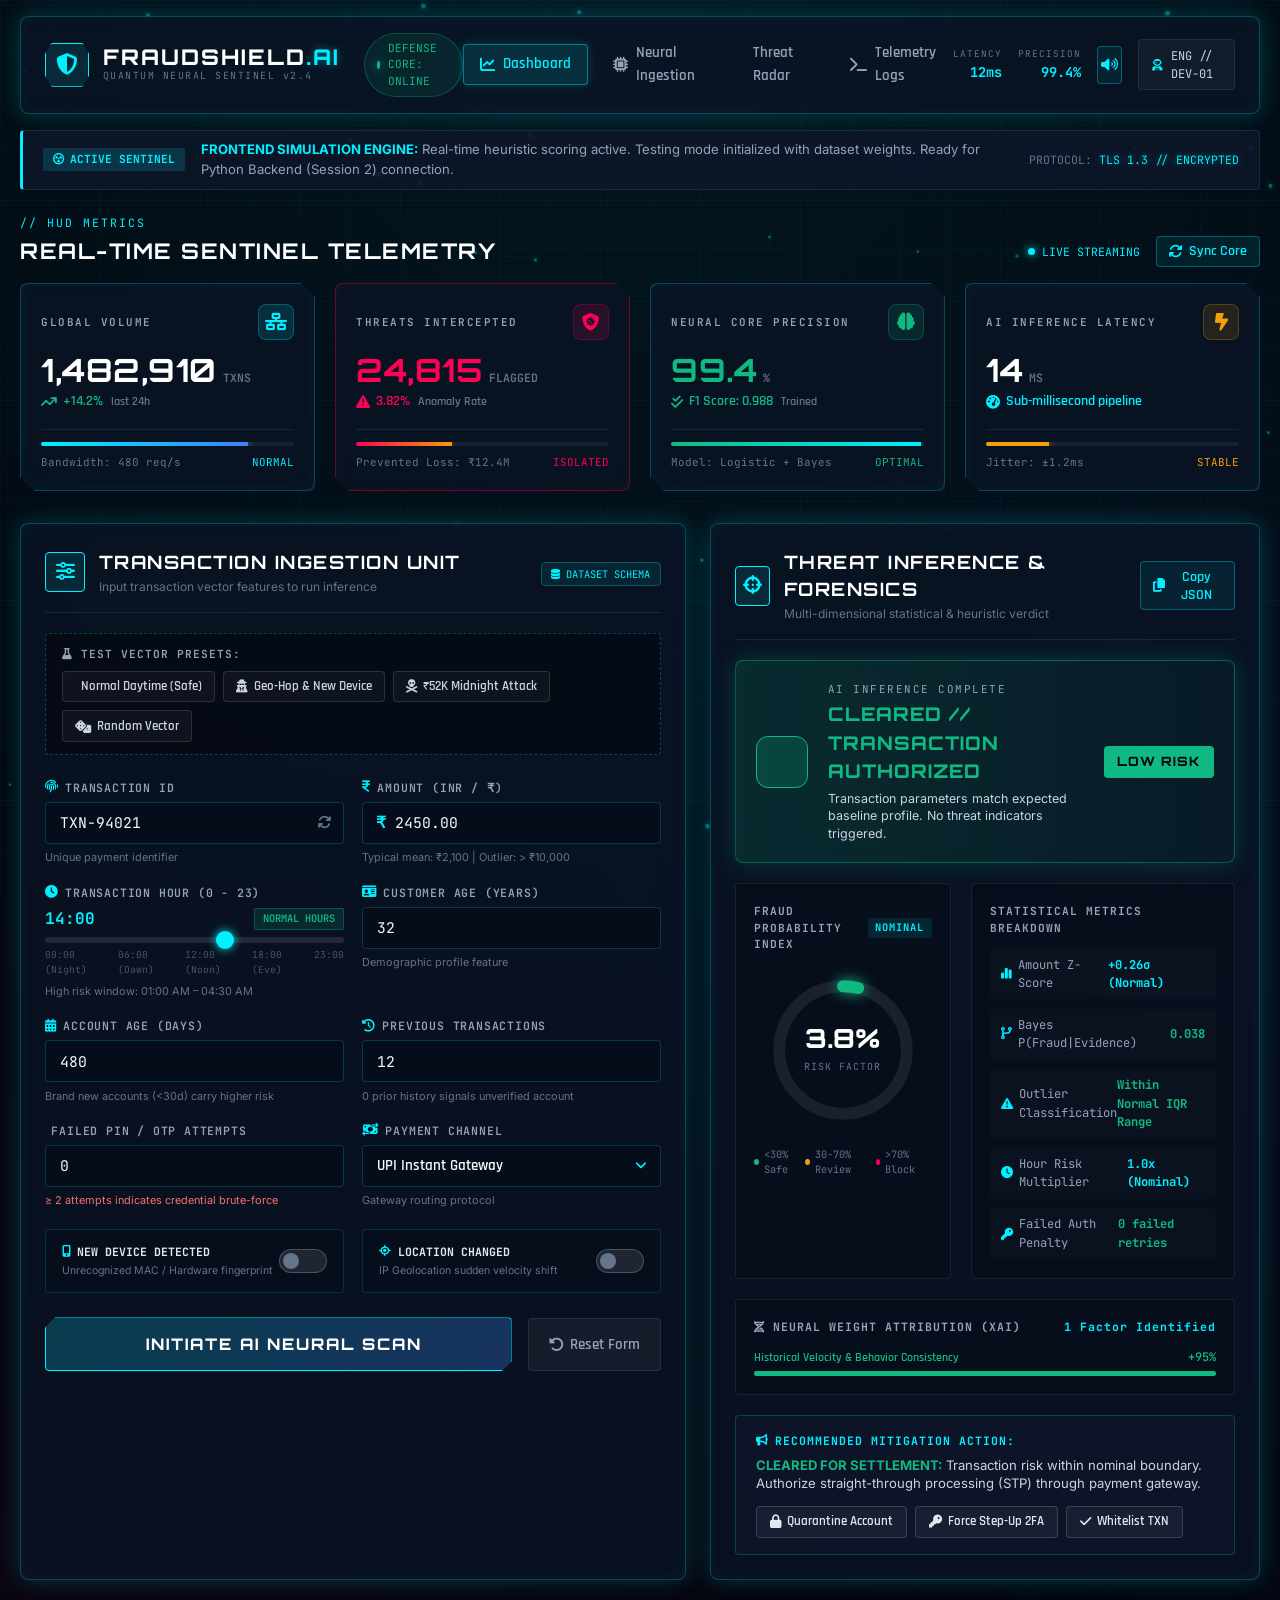
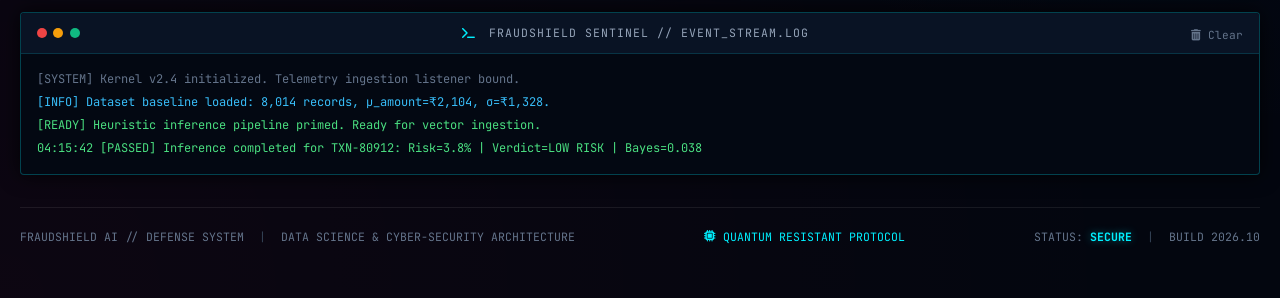
==== FraudShield AI/index.html @ e498ff19 "first commit" ====
<!DOCTYPE html>
<html lang="en">
<head>
    <meta charset="UTF-8">
    <meta name="viewport" content="width=device-width, initial-scale=1.0">
    <title>FraudShield AI // Autonomous Fraud Detection Neural Core</title>
    <!-- Google Fonts for Futuristic Cyber / Robotics Aesthetic -->
    <link rel="preconnect" href="https://fonts.googleapis.com">
    <link rel="preconnect" href="https://fonts.gstatic.com" crossorigin>
    <link href="https://fonts.googleapis.com/css2?family=JetBrains+Mono:wght@300;400;500;700&family=Orbitron:wght@400;600;700;900&family=Rajdhani:wght@500;600;700&family=Inter:wght@300;400;500;600;700&display=swap" rel="stylesheet">
    <!-- Font Awesome Icons -->
    <link rel="stylesheet" href="https://cdnjs.cloudflare.com/ajax/libs/font-awesome/6.5.1/css/all.min.css">
    <!-- Stylesheet -->
    <link rel="stylesheet" href="style.css">
</head>
<body class="cyber-theme">
    <!-- Background Canvas for Interactive Neural Cyber Grid -->
    <canvas id="neural-bg" class="neural-canvas"></canvas>
    <div class="scanline-overlay"></div>
    <div class="cyber-grid-glow"></div>

    <div class="app-container">
        <!-- 1. NAVIGATION BAR -->
        <header class="cyber-navbar" id="navbar">
            <div class="nav-left">
                <div class="brand-logo">
                    <div class="shield-core">
                        <i class="fa-solid fa-shield-halved"></i>
                        <span class="core-pulse"></span>
                    </div>
                    <div class="brand-text">
                        <div class="brand-title">FRAUDSHIELD<span class="brand-ai">.AI</span></div>
                        <div class="brand-sub">QUANTUM NEURAL SENTINEL v2.4</div>
                    </div>
                </div>
                <div class="system-status-pill">
                    <span class="status-indicator online"></span>
                    <span class="status-label">DEFENSE CORE: ONLINE</span>
                </div>
            </div>

            <nav class="nav-links">
                <a href="#dashboard" class="nav-item active"><i class="fa-solid fa-chart-line"></i> Dashboard</a>
                <a href="#analyzer" class="nav-item"><i class="fa-solid fa-microchip"></i> Neural Ingestion</a>
                <a href="#results" class="nav-item"><i class="fa-solid fa-radar"></i> Threat Radar</a>
                <a href="#terminal" class="nav-item"><i class="fa-solid fa-terminal"></i> Telemetry Logs</a>
            </nav>

            <div class="nav-right">
                <div class="telemetry-stat">
                    <span class="t-label">LATENCY</span>
                    <span class="t-value" id="nav-latency">12ms</span>
                </div>
                <div class="telemetry-stat">
                    <span class="t-label">PRECISION</span>
                    <span class="t-value">99.4%</span>
                </div>
                <!-- Audio FX Toggle Button -->
                <button id="audio-toggle-btn" class="cyber-btn-icon" title="Toggle Cyber Audio FX" aria-label="Toggle Audio">
                    <i class="fa-solid fa-volume-high" id="audio-icon"></i>
                </button>
                <div class="user-chip">
                    <i class="fa-solid fa-user-astronaut"></i>
                    <span>ENG // DEV-01</span>
                </div>
            </div>
        </header>

        <!-- MAIN CONTENT -->
        <main class="main-wrapper">
            <!-- NOTIFICATION TICKER / BANNER -->
            <div class="cyber-alert-banner">
                <div class="banner-badge"><i class="fa-solid fa-circle-radiation"></i> ACTIVE SENTINEL</div>
                <div class="banner-scroll">
                    <span class="banner-text">
                        <strong class="text-cyan">FRONTEND SIMULATION ENGINE:</strong> Real-time heuristic scoring active. Testing mode initialized with dataset weights. Ready for Python Backend (Session 2) connection.
                    </span>
                </div>
                <div class="banner-meta">PROTOCOL: <span class="text-neon">TLS 1.3 // ENCRYPTED</span></div>
            </div>

            <!-- 2. DASHBOARD SUMMARY CARDS -->
            <section class="dashboard-section" id="dashboard">
                <div class="section-header">
                    <div class="section-title-wrap">
                        <span class="section-tag">// HUD METRICS</span>
                        <h2 class="section-title">REAL-TIME SENTINEL TELEMETRY</h2>
                    </div>
                    <div class="section-actions">
                        <span class="live-badge"><span class="pulsing-dot"></span> LIVE STREAMING</span>
                        <button class="cyber-btn-sm" id="btn-refresh-stats">
                            <i class="fa-solid fa-arrows-rotate"></i> Sync Core
                        </button>
                    </div>
                </div>

                <div class="summary-cards-grid">
                    <!-- Card 1: Transactions Scanned -->
                    <div class="hud-card" data-tilt>
                        <div class="card-glow"></div>
                        <div class="card-corner tr"></div>
                        <div class="card-corner bl"></div>
                        <div class="card-header">
                            <span class="card-category">GLOBAL VOLUME</span>
                            <div class="card-icon cyan"><i class="fa-solid fa-network-wired"></i></div>
                        </div>
                        <div class="card-body">
                            <div class="metric-value-wrap">
                                <span class="metric-value counter" id="stat-scanned">1,482,910</span>
                                <span class="metric-unit">TXNS</span>
                            </div>
                            <div class="metric-change positive">
                                <i class="fa-solid fa-arrow-trend-up"></i> +14.2% <span class="sub">last 24h</span>
                            </div>
                        </div>
                        <div class="card-footer">
                            <div class="hud-mini-bar">
                                <div class="hud-bar-fill fill-cyan" style="width: 82%"></div>
                            </div>
                            <div class="footer-meta">
                                <span>Bandwidth: 480 req/s</span>
                                <span class="text-cyan">NORMAL</span>
                            </div>
                        </div>
                    </div>

                    <!-- Card 2: Intercepted Threats -->
                    <div class="hud-card danger-card" data-tilt>
                        <div class="card-glow danger-glow"></div>
                        <div class="card-corner tr"></div>
                        <div class="card-corner bl"></div>
                        <div class="card-header">
                            <span class="card-category">THREATS INTERCEPTED</span>
                            <div class="card-icon crimson"><i class="fa-solid fa-shield-virus"></i></div>
                        </div>
                        <div class="card-body">
                            <div class="metric-value-wrap">
                                <span class="metric-value text-crimson counter" id="stat-threats">24,815</span>
                                <span class="metric-unit">FLAGGED</span>
                            </div>
                            <div class="metric-change negative">
                                <i class="fa-solid fa-triangle-exclamation"></i> 3.82% <span class="sub">Anomaly Rate</span>
                            </div>
                        </div>
                        <div class="card-footer">
                            <div class="hud-mini-bar">
                                <div class="hud-bar-fill fill-crimson" style="width: 38%"></div>
                            </div>
                            <div class="footer-meta">
                                <span>Prevented Loss: ₹12.4M</span>
                                <span class="text-crimson">ISOLATED</span>
                            </div>
                        </div>
                    </div>

                    <!-- Card 3: Model Precision / Accuracy -->
                    <div class="hud-card" data-tilt>
                        <div class="card-glow"></div>
                        <div class="card-corner tr"></div>
                        <div class="card-corner bl"></div>
                        <div class="card-header">
                            <span class="card-category">NEURAL CORE PRECISION</span>
                            <div class="card-icon emerald"><i class="fa-solid fa-brain"></i></div>
                        </div>
                        <div class="card-body">
                            <div class="metric-value-wrap">
                                <span class="metric-value text-emerald counter" id="stat-accuracy">99.4</span>
                                <span class="metric-unit">%</span>
                            </div>
                            <div class="metric-change positive">
                                <i class="fa-solid fa-check-double"></i> F1 Score: 0.988 <span class="sub">Trained</span>
                            </div>
                        </div>
                        <div class="card-footer">
                            <div class="hud-mini-bar">
                                <div class="hud-bar-fill fill-emerald" style="width: 99%"></div>
                            </div>
                            <div class="footer-meta">
                                <span>Model: Logistic + Bayes</span>
                                <span class="text-emerald">OPTIMAL</span>
                            </div>
                        </div>
                    </div>

                    <!-- Card 4: Inference Latency -->
                    <div class="hud-card" data-tilt>
                        <div class="card-glow"></div>
                        <div class="card-corner tr"></div>
                        <div class="card-corner bl"></div>
                        <div class="card-header">
                            <span class="card-category">AI INFERENCE LATENCY</span>
                            <div class="card-icon amber"><i class="fa-solid fa-bolt-lightning"></i></div>
                        </div>
                        <div class="card-body">
                            <div class="metric-value-wrap">
                                <span class="metric-value counter" id="stat-latency">14</span>
                                <span class="metric-unit">MS</span>
                            </div>
                            <div class="metric-change neutral">
                                <i class="fa-solid fa-gauge-high"></i> Sub-millisecond pipeline
                            </div>
                        </div>
                        <div class="card-footer">
                            <div class="hud-mini-bar">
                                <div class="hud-bar-fill fill-amber" style="width: 25%"></div>
                            </div>
                            <div class="footer-meta">
                                <span>Jitter: ±1.2ms</span>
                                <span class="text-amber">STABLE</span>
                            </div>
                        </div>
                    </div>
                </div>
            </section>

            <!-- WORKSPACE LAYOUT: 3. TRANSACTION INPUT FORM & 5. RESULTS PANEL -->
            <div class="telemetry-workspace">
                <!-- 3. TRANSACTION INPUT FORM -->
                <section class="cyber-panel form-panel" id="analyzer">
                    <div class="panel-cyber-border"></div>
                    <div class="panel-header">
                        <div class="panel-title-group">
                            <div class="panel-icon"><i class="fa-solid fa-sliders"></i></div>
                            <div>
                                <h3 class="panel-heading">TRANSACTION INGESTION UNIT</h3>
                                <p class="panel-caption">Input transaction vector features to run inference</p>
                            </div>
                        </div>
                        <div class="panel-chips">
                            <span class="cyber-tag"><i class="fa-solid fa-database"></i> DATASET SCHEMA</span>
                        </div>
                    </div>

                    <!-- PRESET QUICK TEST BUTTONS -->
                    <div class="preset-selector-box">
                        <div class="preset-label"><i class="fa-solid fa-flask"></i> TEST VECTOR PRESETS:</div>
                        <div class="preset-buttons">
                            <button type="button" class="preset-btn safe" id="preset-safe" title="Load low-risk day transaction">
                                <i class="fa-solid fa-shield-check"></i> Normal Daytime (Safe)
                            </button>
                            <button type="button" class="preset-btn warning" id="preset-suspicious" title="Load geo-hop suspicious transaction">
                                <i class="fa-solid fa-user-secret"></i> Geo-Hop & New Device
                            </button>
                            <button type="button" class="preset-btn danger" id="preset-attack" title="Load student project final challenge">
                                <i class="fa-solid fa-skull-crossbones"></i> ₹52K Midnight Attack
                            </button>
                            <button type="button" class="preset-btn random" id="preset-random" title="Generate randomized parameters">
                                <i class="fa-solid fa-dice"></i> Random Vector
                            </button>
                        </div>
                    </div>

                    <!-- TRANSACTION FORM -->
                    <form id="fraud-form" class="cyber-form" autocomplete="off">
                        <div class="form-grid">
                            <!-- Transaction ID -->
                            <div class="form-group">
                                <label for="tx-id" class="cyber-label">
                                    <i class="fa-solid fa-fingerprint"></i> TRANSACTION ID
                                </label>
                                <div class="cyber-input-wrap">
                                    <input type="text" id="tx-id" class="cyber-input" value="TXN-94021" required>
                                    <button type="button" class="input-action-btn" id="btn-regen-id" title="Generate New ID">
                                        <i class="fa-solid fa-arrows-rotate"></i>
                                    </button>
                                </div>
                                <span class="input-hint">Unique payment identifier</span>
                            </div>

                            <!-- Amount -->
                            <div class="form-group">
                                <label for="tx-amount" class="cyber-label">
                                    <i class="fa-solid fa-indian-rupee-sign"></i> AMOUNT (INR / ₹)
                                </label>
                                <div class="cyber-input-wrap">
                                    <span class="input-affix">₹</span>
                                    <input type="number" id="tx-amount" class="cyber-input pl-affix" min="1" max="1000000" step="0.01" value="2450.00" required>
                                </div>
                                <span class="input-hint">Typical mean: ₹2,100 | Outlier: > ₹10,000</span>
                            </div>

                            <!-- Transaction Hour -->
                            <div class="form-group">
                                <label for="tx-hour" class="cyber-label">
                                    <i class="fa-solid fa-clock"></i> TRANSACTION HOUR (0 - 23)
                                </label>
                                <div class="cyber-slider-wrap">
                                    <div class="slider-display">
                                        <span id="hour-display" class="highlight-val">14:00</span>
                                        <span id="hour-risk-tag" class="hour-tag safe">NORMAL HOURS</span>
                                    </div>
                                    <input type="range" id="tx-hour" class="cyber-slider" min="0" max="23" value="14">
                                    <div class="slider-marks">
                                        <span>00:00 (Night)</span>
                                        <span>06:00 (Dawn)</span>
                                        <span>12:00 (Noon)</span>
                                        <span>18:00 (Eve)</span>
                                        <span>23:00</span>
                                    </div>
                                </div>
                                <span class="input-hint">High risk window: 01:00 AM – 04:30 AM</span>
                            </div>

                            <!-- Customer Age -->
                            <div class="form-group">
                                <label for="tx-customer-age" class="cyber-label">
                                    <i class="fa-solid fa-id-card"></i> CUSTOMER AGE (YEARS)
                                </label>
                                <div class="cyber-input-wrap">
                                    <input type="number" id="tx-customer-age" class="cyber-input" min="18" max="100" value="32" required>
                                </div>
                                <span class="input-hint">Demographic profile feature</span>
                            </div>

                            <!-- Account Age Days -->
                            <div class="form-group">
                                <label for="tx-account-age" class="cyber-label">
                                    <i class="fa-solid fa-calendar-days"></i> ACCOUNT AGE (DAYS)
                                </label>
                                <div class="cyber-input-wrap">
                                    <input type="number" id="tx-account-age" class="cyber-input" min="1" max="5000" value="480" required>
                                </div>
                                <span class="input-hint">Brand new accounts (&lt;30d) carry higher risk</span>
                            </div>

                            <!-- Previous Transactions -->
                            <div class="form-group">
                                <label for="tx-previous-txns" class="cyber-label">
                                    <i class="fa-solid fa-clock-rotate-left"></i> PREVIOUS TRANSACTIONS
                                </label>
                                <div class="cyber-input-wrap">
                                    <input type="number" id="tx-previous-txns" class="cyber-input" min="0" max="500" value="12" required>
                                </div>
                                <span class="input-hint">0 prior history signals unverified account</span>
                            </div>

                            <!-- Failed Attempts -->
                            <div class="form-group">
                                <label for="tx-failed-attempts" class="cyber-label">
                                    <i class="fa-solid fa-shield-xmark"></i> FAILED PIN / OTP ATTEMPTS
                                </label>
                                <div class="cyber-input-wrap">
                                    <input type="number" id="tx-failed-attempts" class="cyber-input" min="0" max="10" value="0" required>
                                </div>
                                <span class="input-hint danger-text" id="failed-alert-hint">≥ 2 attempts indicates credential brute-force</span>
                            </div>

                            <!-- Payment Channel -->
                            <div class="form-group">
                                <label for="tx-channel" class="cyber-label">
                                    <i class="fa-solid fa-money-bill-transfer"></i> PAYMENT CHANNEL
                                </label>
                                <div class="cyber-select-wrap">
                                    <select id="tx-channel" class="cyber-select">
                                        <option value="UPI">UPI Instant Gateway</option>
                                        <option value="CREDIT_CARD">Credit Card (3D Secure)</option>
                                        <option value="DEBIT_CARD">Debit Card POS / Web</option>
                                        <option value="NET_BANKING">Net Banking Portal</option>
                                        <option value="CRYPTO">Crypto Bridge</option>
                                    </select>
                                    <i class="fa-solid fa-angle-down select-chevron"></i>
                                </div>
                                <span class="input-hint">Gateway routing protocol</span>
                            </div>
                        </div>

                        <!-- TOGGLE SWITCHES ROW -->
                        <div class="switches-grid">
                            <!-- New Device -->
                            <div class="cyber-switch-card">
                                <div class="switch-info">
                                    <div class="switch-title"><i class="fa-solid fa-mobile-screen-button"></i> NEW DEVICE DETECTED</div>
                                    <div class="switch-desc">Unrecognized MAC / Hardware fingerprint</div>
                                </div>
                                <label class="cyber-toggle">
                                    <input type="checkbox" id="tx-new-device">
                                    <span class="toggle-slider"></span>
                                </label>
                            </div>

                            <!-- Location Changed -->
                            <div class="cyber-switch-card">
                                <div class="switch-info">
                                    <div class="switch-title"><i class="fa-solid fa-location-crosshairs"></i> LOCATION CHANGED</div>
                                    <div class="switch-desc">IP Geolocation sudden velocity shift</div>
                                </div>
                                <label class="cyber-toggle">
                                    <input type="checkbox" id="tx-location-changed">
                                    <span class="toggle-slider"></span>
                                </label>
                            </div>
                        </div>

                        <!-- 4. ANALYZE BUTTON -->
                        <div class="submit-action-area">
                            <button type="submit" id="btn-analyze" class="cyber-btn-analyze">
                                <span class="btn-scanline"></span>
                                <span class="btn-glow"></span>
                                <span class="btn-content">
                                    <i class="fa-solid fa-microchip-ai" id="analyze-btn-icon"></i>
                                    <span id="analyze-btn-text">INITIATE AI NEURAL SCAN</span>
                                </span>
                                <span class="btn-corner tl"></span>
                                <span class="btn-corner br"></span>
                            </button>
                            <button type="button" id="btn-reset" class="cyber-btn-secondary" title="Clear inputs to baseline">
                                <i class="fa-solid fa-rotate-left"></i> Reset Form
                            </button>
                        </div>
                    </form>
                </section>

                <!-- 5. RESULTS PANEL -->
                <section class="cyber-panel results-panel" id="results">
                    <div class="panel-cyber-border"></div>
                    <div class="panel-header">
                        <div class="panel-title-group">
                            <div class="panel-icon cyan-pulse"><i class="fa-solid fa-crosshairs"></i></div>
                            <div>
                                <h3 class="panel-heading">THREAT INFERENCE & FORENSICS</h3>
                                <p class="panel-caption">Multi-dimensional statistical & heuristic verdict</p>
                            </div>
                        </div>
                        <div class="results-actions">
                            <button class="cyber-btn-sm" id="btn-copy-report" title="Copy report summary to clipboard">
                                <i class="fa-solid fa-copy"></i> Copy JSON
                            </button>
                        </div>
                    </div>

                    <!-- SCANNING ANIMATION HUD (Hidden by default, shown during analysis) -->
                    <div id="scanning-hud" class="scanning-hud hidden">
                        <div class="radar-spinner">
                            <div class="radar-sweep"></div>
                            <div class="radar-rings"></div>
                            <i class="fa-solid fa-atom radar-core-icon"></i>
                        </div>
                        <div class="scan-telemetry-text">
                            <div class="scan-step-title" id="scan-step-title">INGESTING TRANSACTION VECTOR...</div>
                            <div class="scan-progress-bar">
                                <div class="scan-progress-fill" id="scan-progress-fill"></div>
                            </div>
                            <div class="scan-console-line" id="scan-console-line">Calculating Z-Score, Bayes Probability & Anomaly Weights...</div>
                        </div>
                    </div>

                    <!-- ACTIVE RESULTS CONTAINER -->
                    <div id="results-display" class="results-display">
                        <!-- VERDICT STATUS BANNER -->
                        <div class="verdict-banner safe" id="verdict-banner">
                            <div class="verdict-icon-box" id="verdict-icon-box">
                                <i class="fa-solid fa-shield-check" id="verdict-icon"></i>
                            </div>
                            <div class="verdict-details">
                                <div class="verdict-subtitle" id="verdict-sub">AI INFERENCE COMPLETE</div>
                                <h2 class="verdict-title" id="verdict-title">CLEARED // TRANSACTION AUTHORIZED</h2>
                                <p class="verdict-description" id="verdict-desc">
                                    Transaction characteristics fall well within nominal statistical variance. No critical anomalies identified.
                                </p>
                            </div>
                            <div class="verdict-badge" id="verdict-badge">LOW RISK</div>
                        </div>

                        <!-- GAUGE & STATISTICAL METRICS ROW -->
                        <div class="gauge-metrics-row">
                            <!-- Circular Risk Gauge -->
                            <div class="risk-gauge-card">
                                <div class="gauge-header">
                                    <span>FRAUD PROBABILITY INDEX</span>
                                    <span class="hud-tag" id="gauge-risk-level">NOMINAL</span>
                                </div>
                                <div class="gauge-svg-container">
                                    <svg class="radial-gauge" viewBox="0 0 200 200">
                                        <!-- Gauge Track -->
                                        <circle class="gauge-bg" cx="100" cy="100" r="75"></circle>
                                        <!-- Glowing Dynamic Meter -->
                                        <circle class="gauge-fill" id="gauge-fill-circle" cx="100" cy="100" r="75"></circle>
                                    </svg>
                                    <div class="gauge-center-text">
                                        <span class="gauge-percentage" id="gauge-percentage">4.2%</span>
                                        <span class="gauge-sub">RISK FACTOR</span>
                                    </div>
                                </div>
                                <div class="gauge-footer-legend">
                                    <span class="legend-item"><span class="legend-dot safe"></span> &lt;30% Safe</span>
                                    <span class="legend-item"><span class="legend-dot warn"></span> 30-70% Review</span>
                                    <span class="legend-item"><span class="legend-dot danger"></span> &gt;70% Block</span>
                                </div>
                            </div>

                            <!-- Key Statistics Breakdown -->
                            <div class="stats-breakdown-card">
                                <div class="stats-header">STATISTICAL METRICS BREAKDOWN</div>
                                <div class="stats-list">
                                    <div class="stat-row">
                                        <span class="s-name"><i class="fa-solid fa-chart-simple"></i> Amount Z-Score</span>
                                        <span class="s-val text-cyan" id="metric-zscore">+0.24σ (Normal)</span>
                                    </div>
                                    <div class="stat-row">
                                        <span class="s-name"><i class="fa-solid fa-code-branch"></i> Bayes P(Fraud|Evidence)</span>
                                        <span class="s-val" id="metric-bayes">0.038</span>
                                    </div>
                                    <div class="stat-row">
                                        <span class="s-name"><i class="fa-solid fa-triangle-exclamation"></i> Outlier Classification</span>
                                        <span class="s-val" id="metric-outlier">Within IQR 1.5x</span>
                                    </div>
                                    <div class="stat-row">
                                        <span class="s-name"><i class="fa-solid fa-clock"></i> Hour Risk Multiplier</span>
                                        <span class="s-val" id="metric-hour-risk">1.0x (Standard)</span>
                                    </div>
                                    <div class="stat-row">
                                        <span class="s-name"><i class="fa-solid fa-key"></i> Failed Auth Penalty</span>
                                        <span class="s-val" id="metric-auth-penalty">0% (0 retries)</span>
                                    </div>
                                </div>
                            </div>
                        </div>

                        <!-- EXPLAINABLE AI ATTRIBUTION (Risk Factors) -->
                        <div class="ai-attribution-box">
                            <div class="attribution-header">
                                <span><i class="fa-solid fa-dna"></i> NEURAL WEIGHT ATTRIBUTION (XAI)</span>
                                <span class="attribution-count" id="risk-factors-count">0 Anomalies Detected</span>
                            </div>
                            <div class="attribution-bars" id="attribution-bars">
                                <!-- Populated dynamically by JS -->
                            </div>
                        </div>

                        <!-- ACTION PROTOCOL RECOMMENDATION -->
                        <div class="recommendation-card" id="recommendation-card">
                            <div class="rec-title"><i class="fa-solid fa-bullhorn"></i> RECOMMENDED MITIGATION ACTION:</div>
                            <div class="rec-body" id="recommendation-text">
                                Proceed with standard settlement. No additional authentication or manual compliance intervention required.
                            </div>
                            <div class="rec-buttons">
                                <button type="button" class="rec-btn" id="btn-quarantine"><i class="fa-solid fa-lock"></i> Quarantine Account</button>
                                <button type="button" class="rec-btn" id="btn-request-mfa"><i class="fa-solid fa-key"></i> Force Step-Up 2FA</button>
                                <button type="button" class="rec-btn success" id="btn-override-allow"><i class="fa-solid fa-check"></i> Whitelist TXN</button>
                            </div>
                        </div>
                    </div>
                </section>
            </div>

            <!-- TERMINAL & TELEMETRY STREAM LOGS -->
            <section class="cyber-terminal-section" id="terminal">
                <div class="terminal-window">
                    <div class="terminal-bar">
                        <div class="terminal-dots">
                            <span class="term-dot close"></span>
                            <span class="term-dot min"></span>
                            <span class="term-dot max"></span>
                        </div>
                        <div class="terminal-title">
                            <i class="fa-solid fa-terminal"></i> FRAUDSHIELD SENTINEL // EVENT_STREAM.LOG
                        </div>
                        <div class="terminal-actions">
                            <button class="term-btn" id="btn-clear-term"><i class="fa-solid fa-trash-can"></i> Clear</button>
                        </div>
                    </div>
                    <div class="terminal-body" id="terminal-body">
                        <div class="term-line system">[SYSTEM] Kernel v2.4 initialized. Telemetry ingestion listener bound.</div>
                        <div class="term-line info">[INFO] Dataset baseline loaded: 8,014 records, μ_amount=₹2,104, σ=₹1,328.</div>
                        <div class="term-line success">[READY] Heuristic inference pipeline primed. Ready for vector ingestion.</div>
                    </div>
                </div>
            </section>
        </main>

        <!-- FOOTER -->
        <footer class="cyber-footer">
            <div class="footer-left">
                <span>FRAUDSHIELD AI // DEFENSE SYSTEM</span>
                <span class="pipe">|</span>
                <span>DATA SCIENCE & CYBER-SECURITY ARCHITECTURE</span>
            </div>
            <div class="footer-center">
                <span class="quantum-seal"><i class="fa-solid fa-microchip"></i> QUANTUM RESISTANT PROTOCOL</span>
            </div>
            <div class="footer-right">
                <span>STATUS: <strong class="text-neon">SECURE</strong></span>
                <span class="pipe">|</span>
                <span>BUILD 2026.10</span>
            </div>
        </footer>
    </div>

    <!-- TOAST NOTIFICATION CONTAINER -->
    <div id="cyber-toast" class="cyber-toast hidden">
        <i class="toast-icon fa-solid fa-circle-info"></i>
        <div class="toast-message" id="toast-message">Notification</div>
    </div>

    <!-- JavaScript -->
    <script src="script.js"></script>
</body>
</html>
---- FraudShield AI/style.css ----
/* ==========================================================================
   FRAUDSHIELD AI // HIGH-PERFORMANCE CYBER-ROBOTIC DESIGN SYSTEM
   Theme: Autonomous Cyber Sentinel / Robotics Futuristic HUD
   Architected for Precision, Ultra-Smooth Transitions & High Contrast
   ========================================================================== */

:root {
    /* Color Palette - Deep Cyber Obsidian & Electric Accents */
    --bg-void: #03060f;
    --bg-dark: #070d1c;
    --bg-card: rgba(11, 20, 38, 0.75);
    --bg-card-hover: rgba(16, 28, 54, 0.85);
    --bg-input: rgba(6, 13, 26, 0.85);
    --bg-panel: rgba(8, 16, 32, 0.8);

    /* Electric Neon Accents */
    --neon-cyan: #00f0ff;
    --neon-cyan-glow: rgba(0, 240, 255, 0.45);
    --neon-cyan-dim: rgba(0, 240, 255, 0.15);
    --neon-blue: #3b82f6;
    --neon-emerald: #10b981;
    --neon-emerald-glow: rgba(16, 185, 129, 0.4);
    --neon-amber: #f59e0b;
    --neon-amber-glow: rgba(245, 158, 11, 0.4);
    --neon-crimson: #ff0055;
    --neon-crimson-glow: rgba(255, 0, 85, 0.45);
    --neon-purple: #8b5cf6;

    /* Borders & Gradients */
    --border-glow: 1px solid rgba(0, 240, 255, 0.25);
    --border-dim: 1px solid rgba(255, 255, 255, 0.08);
    --border-danger: 1px solid rgba(255, 0, 85, 0.35);
    --grad-cyan-blue: linear-gradient(135deg, #00f0ff 0%, #3b82f6 100%);
    --grad-crimson-amber: linear-gradient(135deg, #ff0055 0%, #f59e0b 100%);
    --grad-emerald: linear-gradient(135deg, #10b981 0%, #00f0ff 100%);

    /* Typography */
    --font-display: 'Orbitron', -apple-system, BlinkMacSystemFont, sans-serif;
    --font-heading: 'Rajdhani', -apple-system, BlinkMacSystemFont, sans-serif;
    --font-body: 'Inter', -apple-system, BlinkMacSystemFont, sans-serif;
    --font-mono: 'JetBrains Mono', monospace;

    /* Shadows & Glows */
    --glow-cyan-box: 0 0 25px rgba(0, 240, 255, 0.2), inset 0 0 15px rgba(0, 240, 255, 0.05);
    --glow-crimson-box: 0 0 25px rgba(255, 0, 85, 0.25), inset 0 0 15px rgba(255, 0, 85, 0.05);
    --glow-emerald-box: 0 0 25px rgba(16, 185, 129, 0.25), inset 0 0 15px rgba(16, 185, 129, 0.05);

    /* Dimensions */
    --radius-sm: 4px;
    --radius-md: 8px;
    --radius-lg: 12px;
    --max-width: 1440px;
}

/* ==========================================================================
   RESET & GLOBAL BASICS
   ========================================================================== */
*, *::before, *::after {
    box-sizing: border-box;
    margin: 0;
    padding: 0;
}

html {
    scroll-behavior: smooth;
    font-size: 16px;
}

body.cyber-theme {
    background-color: var(--bg-void);
    color: #e2e8f0;
    font-family: var(--font-body);
    min-height: 100vh;
    overflow-x: hidden;
    position: relative;
    line-height: 1.5;
    background-image: 
        radial-gradient(circle at 50% 0%, rgba(0, 240, 255, 0.08) 0%, transparent 60%),
        radial-gradient(circle at 100% 50%, rgba(59, 130, 246, 0.05) 0%, transparent 50%),
        radial-gradient(circle at 0% 100%, rgba(255, 0, 85, 0.04) 0%, transparent 50%);
}

/* Interactive Neural Particle Canvas in Background */
.neural-canvas {
    position: fixed;
    top: 0;
    left: 0;
    width: 100%;
    height: 100%;
    pointer-events: none;
    z-index: 0;
    opacity: 0.65;
}

/* Sci-fi Scanline Overlay */
.scanline-overlay {
    position: fixed;
    top: 0;
    left: 0;
    width: 100%;
    height: 100%;
    pointer-events: none;
    z-index: 1;
    background: linear-gradient(rgba(18, 16, 16, 0) 50%, rgba(0, 0, 0, 0.25) 50%);
    background-size: 100% 4px;
    opacity: 0.25;
}

.cyber-grid-glow {
    position: fixed;
    top: 0;
    left: 0;
    width: 100%;
    height: 100%;
    pointer-events: none;
    z-index: 0;
    background-size: 50px 50px;
    background-image: 
        linear-gradient(to right, rgba(0, 240, 255, 0.03) 1px, transparent 1px),
        linear-gradient(to bottom, rgba(0, 240, 255, 0.03) 1px, transparent 1px);
}

.app-container {
    position: relative;
    z-index: 2;
    display: flex;
    flex-direction: column;
    min-height: 100vh;
    max-width: var(--max-width);
    margin: 0 auto;
    padding: 0 1.25rem 2rem 1.25rem;
}

/* Typography Utilities */
.text-cyan { color: var(--neon-cyan) !important; }
.text-emerald { color: var(--neon-emerald) !important; }
.text-amber { color: var(--neon-amber) !important; }
.text-crimson { color: var(--neon-crimson) !important; }
.text-neon { color: var(--neon-cyan); text-shadow: 0 0 8px var(--neon-cyan-glow); }

/* ==========================================================================
   1. NAVIGATION BAR
   ========================================================================== */
.cyber-navbar {
    display: flex;
    align-items: center;
    justify-content: space-between;
    padding: 1rem 1.5rem;
    margin: 1rem 0;
    background: var(--bg-card);
    backdrop-filter: blur(16px);
    -webkit-backdrop-filter: blur(16px);
    border: var(--border-glow);
    border-radius: var(--radius-md);
    box-shadow: var(--glow-cyan-box);
    position: sticky;
    top: 1rem;
    z-index: 100;
    transition: all 0.3s cubic-bezier(0.4, 0, 0.2, 1);
}

.nav-left {
    display: flex;
    align-items: center;
    gap: 1.5rem;
}

.brand-logo {
    display: flex;
    align-items: center;
    gap: 0.85rem;
    text-decoration: none;
    cursor: pointer;
}

.shield-core {
    position: relative;
    width: 44px;
    height: 44px;
    background: rgba(0, 240, 255, 0.1);
    border: 1px solid var(--neon-cyan);
    border-radius: 8px;
    display: flex;
    align-items: center;
    justify-content: center;
    color: var(--neon-cyan);
    font-size: 1.35rem;
    box-shadow: 0 0 15px var(--neon-cyan-glow);
    clip-path: polygon(15% 0, 85% 0, 100% 25%, 100% 75%, 85% 100%, 15% 100%, 0 75%, 0 25%);
    animation: corePulse 3s infinite ease-in-out;
}

@keyframes corePulse {
    0%, 100% { box-shadow: 0 0 12px rgba(0, 240, 255, 0.4); transform: scale(1); }
    50% { box-shadow: 0 0 22px rgba(0, 240, 255, 0.8); transform: scale(1.03); }
}

.brand-title {
    font-family: var(--font-display);
    font-size: 1.35rem;
    font-weight: 800;
    letter-spacing: 2px;
    color: #ffffff;
    line-height: 1.1;
}

.brand-ai {
    color: var(--neon-cyan);
    text-shadow: 0 0 10px var(--neon-cyan-glow);
}

.brand-sub {
    font-family: var(--font-mono);
    font-size: 0.62rem;
    letter-spacing: 1.5px;
    color: #64748b;
}

.system-status-pill {
    display: flex;
    align-items: center;
    gap: 0.5rem;
    padding: 0.35rem 0.75rem;
    background: rgba(16, 185, 129, 0.1);
    border: 1px solid rgba(16, 185, 129, 0.3);
    border-radius: 999px;
    font-family: var(--font-mono);
    font-size: 0.7rem;
    color: var(--neon-emerald);
}

.status-indicator {
    width: 8px;
    height: 8px;
    border-radius: 50%;
    background: var(--neon-emerald);
    box-shadow: 0 0 10px var(--neon-emerald);
    animation: blink 2s infinite;
}

@keyframes blink {
    0%, 100% { opacity: 1; }
    50% { opacity: 0.35; }
}

.nav-links {
    display: flex;
    align-items: center;
    gap: 0.5rem;
}

.nav-item {
    display: inline-flex;
    align-items: center;
    gap: 0.5rem;
    padding: 0.5rem 1rem;
    font-family: var(--font-heading);
    font-size: 0.95rem;
    font-weight: 600;
    color: #94a3b8;
    text-decoration: none;
    border-radius: var(--radius-sm);
    transition: all 0.25s ease;
    border: 1px solid transparent;
}

.nav-item:hover {
    color: var(--neon-cyan);
    background: var(--neon-cyan-dim);
    border-color: rgba(0, 240, 255, 0.2);
}

.nav-item.active {
    color: var(--neon-cyan);
    background: rgba(0, 240, 255, 0.12);
    border: 1px solid rgba(0, 240, 255, 0.4);
    box-shadow: 0 0 10px rgba(0, 240, 255, 0.2);
}

.nav-right {
    display: flex;
    align-items: center;
    gap: 1rem;
}

.telemetry-stat {
    display: flex;
    flex-direction: column;
    text-align: right;
    font-family: var(--font-mono);
}

.telemetry-stat .t-label {
    font-size: 0.58rem;
    color: #64748b;
    letter-spacing: 1px;
}

.telemetry-stat .t-value {
    font-size: 0.85rem;
    font-weight: 700;
    color: var(--neon-cyan);
}

.cyber-btn-icon {
    width: 38px;
    height: 38px;
    background: rgba(0, 240, 255, 0.08);
    border: 1px solid rgba(0, 240, 255, 0.3);
    border-radius: var(--radius-sm);
    color: var(--neon-cyan);
    cursor: pointer;
    display: flex;
    align-items: center;
    justify-content: center;
    transition: all 0.25s ease;
}

.cyber-btn-icon:hover {
    background: var(--neon-cyan);
    color: var(--bg-void);
    box-shadow: 0 0 15px var(--neon-cyan-glow);
}

.user-chip {
    display: flex;
    align-items: center;
    gap: 0.5rem;
    padding: 0.4rem 0.85rem;
    background: rgba(255, 255, 255, 0.04);
    border: var(--border-dim);
    border-radius: var(--radius-sm);
    font-family: var(--font-mono);
    font-size: 0.75rem;
    color: #cbd5e1;
}

.user-chip i {
    color: var(--neon-cyan);
}

/* ==========================================================================
   ALERT TICKER BANNER
   ========================================================================== */
.cyber-alert-banner {
    display: flex;
    align-items: center;
    justify-content: space-between;
    gap: 1rem;
    padding: 0.6rem 1.25rem;
    margin-bottom: 1.5rem;
    background: rgba(15, 23, 42, 0.85);
    border-left: 3px solid var(--neon-cyan);
    border-top: var(--border-dim);
    border-bottom: var(--border-dim);
    border-right: var(--border-dim);
    border-radius: var(--radius-sm);
    font-size: 0.82rem;
}

.banner-badge {
    display: flex;
    align-items: center;
    gap: 0.4rem;
    background: rgba(0, 240, 255, 0.15);
    color: var(--neon-cyan);
    padding: 0.2rem 0.6rem;
    border-radius: 2px;
    font-family: var(--font-mono);
    font-weight: 700;
    font-size: 0.7rem;
    white-space: nowrap;
}

.banner-scroll {
    flex: 1;
    overflow: hidden;
    color: #94a3b8;
}

.banner-meta {
    font-family: var(--font-mono);
    font-size: 0.72rem;
    color: #64748b;
    white-space: nowrap;
}

/* ==========================================================================
   2. DASHBOARD SUMMARY CARDS
   ========================================================================== */
.dashboard-section {
    margin-bottom: 2rem;
}

.section-header {
    display: flex;
    align-items: flex-end;
    justify-content: space-between;
    margin-bottom: 1rem;
}

.section-tag {
    font-family: var(--font-mono);
    font-size: 0.72rem;
    color: var(--neon-cyan);
    letter-spacing: 2px;
    display: block;
    margin-bottom: 0.2rem;
}

.section-title {
    font-family: var(--font-display);
    font-size: 1.35rem;
    font-weight: 700;
    letter-spacing: 1.5px;
    color: #ffffff;
}

.section-actions {
    display: flex;
    align-items: center;
    gap: 1rem;
}

.live-badge {
    display: flex;
    align-items: center;
    gap: 0.4rem;
    font-family: var(--font-mono);
    font-size: 0.72rem;
    color: var(--neon-cyan);
}

.pulsing-dot {
    width: 7px;
    height: 7px;
    border-radius: 50%;
    background: var(--neon-cyan);
    box-shadow: 0 0 8px var(--neon-cyan);
    animation: blink 1.2s infinite;
}

.cyber-btn-sm {
    background: rgba(0, 240, 255, 0.08);
    border: 1px solid rgba(0, 240, 255, 0.3);
    color: var(--neon-cyan);
    padding: 0.35rem 0.75rem;
    border-radius: var(--radius-sm);
    font-family: var(--font-heading);
    font-weight: 600;
    font-size: 0.85rem;
    cursor: pointer;
    display: flex;
    align-items: center;
    gap: 0.4rem;
    transition: all 0.2s ease;
}

.cyber-btn-sm:hover {
    background: var(--neon-cyan);
    color: var(--bg-void);
    box-shadow: 0 0 12px var(--neon-cyan-glow);
}

/* Summary Grid */
.summary-cards-grid {
    display: grid;
    grid-template-columns: repeat(4, 1fr);
    gap: 1.25rem;
}

.hud-card {
    position: relative;
    background: var(--bg-card);
    backdrop-filter: blur(14px);
    border: var(--border-glow);
    border-radius: var(--radius-md);
    padding: 1.25rem;
    box-shadow: var(--glow-cyan-box);
    overflow: hidden;
    transition: transform 0.3s cubic-bezier(0.4, 0, 0.2, 1), box-shadow 0.3s ease;
    clip-path: polygon(0 0, calc(100% - 14px) 0, 100% 14px, 100% 100%, 14px 100%, 0 calc(100% - 14px));
}

.hud-card:hover {
    transform: translateY(-4px);
    box-shadow: 0 10px 30px rgba(0, 240, 255, 0.35);
}

.danger-card {
    border-color: rgba(255, 0, 85, 0.35);
    box-shadow: var(--glow-crimson-box);
}

.danger-card:hover {
    box-shadow: 0 10px 30px rgba(255, 0, 85, 0.4);
}

/* Futuristic Corner Cut Marks */
.card-corner {
    position: absolute;
    width: 8px;
    height: 8px;
    pointer-events: none;
}

.card-corner.tr {
    top: 0;
    right: 0;
    border-top: 2px solid var(--neon-cyan);
    border-right: 2px solid var(--neon-cyan);
}

.card-corner.bl {
    bottom: 0;
    left: 0;
    border-bottom: 2px solid var(--neon-cyan);
    border-left: 2px solid var(--neon-cyan);
}

.card-header {
    display: flex;
    align-items: center;
    justify-content: space-between;
    margin-bottom: 0.85rem;
}

.card-category {
    font-family: var(--font-mono);
    font-size: 0.68rem;
    letter-spacing: 1.5px;
    color: #94a3b8;
    font-weight: 600;
}

.card-icon {
    width: 36px;
    height: 36px;
    border-radius: 8px;
    display: flex;
    align-items: center;
    justify-content: center;
    font-size: 1.1rem;
}

.card-icon.cyan { background: rgba(0, 240, 255, 0.12); color: var(--neon-cyan); border: 1px solid rgba(0, 240, 255, 0.25); }
.card-icon.crimson { background: rgba(255, 0, 85, 0.12); color: var(--neon-crimson); border: 1px solid rgba(255, 0, 85, 0.25); }
.card-icon.emerald { background: rgba(16, 185, 129, 0.12); color: var(--neon-emerald); border: 1px solid rgba(16, 185, 129, 0.25); }
.card-icon.amber { background: rgba(245, 158, 11, 0.12); color: var(--neon-amber); border: 1px solid rgba(245, 158, 11, 0.25); }

.card-body {
    margin-bottom: 1rem;
}

.metric-value-wrap {
    display: flex;
    align-items: baseline;
    gap: 0.4rem;
    margin-bottom: 0.35rem;
}

.metric-value {
    font-family: var(--font-display);
    font-size: 2rem;
    font-weight: 700;
    color: #ffffff;
    letter-spacing: 0.5px;
    line-height: 1;
}

.metric-unit {
    font-family: var(--font-mono);
    font-size: 0.72rem;
    color: #64748b;
    font-weight: 600;
}

.metric-change {
    font-family: var(--font-heading);
    font-size: 0.88rem;
    font-weight: 600;
    display: flex;
    align-items: center;
    gap: 0.35rem;
}

.metric-change.positive { color: var(--neon-emerald); }
.metric-change.negative { color: var(--neon-crimson); }
.metric-change.neutral { color: var(--neon-cyan); }
.metric-change .sub { color: #64748b; font-size: 0.75rem; margin-left: 0.2rem; }

.card-footer {
    border-top: var(--border-dim);
    padding-top: 0.75rem;
}

.hud-mini-bar {
    width: 100%;
    height: 4px;
    background: rgba(255, 255, 255, 0.06);
    border-radius: 2px;
    overflow: hidden;
    margin-bottom: 0.5rem;
}

.hud-bar-fill {
    height: 100%;
    transition: width 1s ease-in-out;
}

.fill-cyan { background: var(--grad-cyan-blue); box-shadow: 0 0 8px var(--neon-cyan); }
.fill-crimson { background: var(--grad-crimson-amber); box-shadow: 0 0 8px var(--neon-crimson); }
.fill-emerald { background: var(--grad-emerald); box-shadow: 0 0 8px var(--neon-emerald); }
.fill-amber { background: var(--neon-amber); box-shadow: 0 0 8px var(--neon-amber); }

.footer-meta {
    display: flex;
    justify-content: space-between;
    font-family: var(--font-mono);
    font-size: 0.68rem;
    color: #64748b;
}

/* ==========================================================================
   WORKSPACE GRID (FORM & RESULTS PANEL)
   ========================================================================== */
.telemetry-workspace {
    display: grid;
    grid-template-columns: 1.15fr 0.95fr;
    gap: 1.5rem;
    margin-bottom: 2rem;
}

.cyber-panel {
    position: relative;
    background: var(--bg-card);
    backdrop-filter: blur(18px);
    -webkit-backdrop-filter: blur(18px);
    border: var(--border-glow);
    border-radius: var(--radius-md);
    padding: 1.5rem;
    box-shadow: var(--glow-cyan-box);
}

.panel-header {
    display: flex;
    align-items: center;
    justify-content: space-between;
    margin-bottom: 1.25rem;
    padding-bottom: 1rem;
    border-bottom: var(--border-dim);
}

.panel-title-group {
    display: flex;
    align-items: center;
    gap: 0.85rem;
}

.panel-icon {
    width: 40px;
    height: 40px;
    background: rgba(0, 240, 255, 0.1);
    border: 1px solid var(--neon-cyan);
    border-radius: var(--radius-sm);
    color: var(--neon-cyan);
    display: flex;
    align-items: center;
    justify-content: center;
    font-size: 1.2rem;
}

.cyan-pulse {
    animation: corePulse 2.5s infinite;
}

.panel-heading {
    font-family: var(--font-display);
    font-size: 1.15rem;
    font-weight: 700;
    letter-spacing: 1.5px;
    color: #ffffff;
}

.panel-caption {
    font-size: 0.75rem;
    color: #64748b;
    margin-top: 0.15rem;
}

.cyber-tag {
    font-family: var(--font-mono);
    font-size: 0.65rem;
    background: rgba(0, 240, 255, 0.08);
    color: var(--neon-cyan);
    border: 1px solid rgba(0, 240, 255, 0.25);
    padding: 0.25rem 0.6rem;
    border-radius: var(--radius-sm);
}

/* ==========================================================================
   3. TRANSACTION INPUT FORM & PRESETS
   ========================================================================== */
.preset-selector-box {
    background: rgba(0, 0, 0, 0.35);
    border: 1px dashed rgba(0, 240, 255, 0.25);
    border-radius: var(--radius-sm);
    padding: 0.75rem 1rem;
    margin-bottom: 1.5rem;
}

.preset-label {
    font-family: var(--font-mono);
    font-size: 0.7rem;
    color: #94a3b8;
    margin-bottom: 0.5rem;
    font-weight: 600;
    letter-spacing: 1px;
}

.preset-buttons {
    display: flex;
    flex-wrap: wrap;
    gap: 0.5rem;
}

.preset-btn {
    display: inline-flex;
    align-items: center;
    gap: 0.4rem;
    padding: 0.4rem 0.75rem;
    background: rgba(255, 255, 255, 0.04);
    border: 1px solid rgba(255, 255, 255, 0.12);
    border-radius: var(--radius-sm);
    color: #cbd5e1;
    font-family: var(--font-heading);
    font-weight: 600;
    font-size: 0.82rem;
    cursor: pointer;
    transition: all 0.2s ease;
}

.preset-btn:hover {
    transform: translateY(-2px);
}

.preset-btn.safe:hover {
    background: rgba(16, 185, 129, 0.15);
    border-color: var(--neon-emerald);
    color: var(--neon-emerald);
    box-shadow: 0 0 10px rgba(16, 185, 129, 0.3);
}

.preset-btn.warning:hover {
    background: rgba(245, 158, 11, 0.15);
    border-color: var(--neon-amber);
    color: var(--neon-amber);
    box-shadow: 0 0 10px rgba(245, 158, 11, 0.3);
}

.preset-btn.danger:hover {
    background: rgba(255, 0, 85, 0.18);
    border-color: var(--neon-crimson);
    color: var(--neon-crimson);
    box-shadow: 0 0 12px rgba(255, 0, 85, 0.4);
}

.preset-btn.random:hover {
    background: rgba(0, 240, 255, 0.15);
    border-color: var(--neon-cyan);
    color: var(--neon-cyan);
    box-shadow: 0 0 10px rgba(0, 240, 255, 0.3);
}

/* Form Fields */
.form-grid {
    display: grid;
    grid-template-columns: repeat(2, 1fr);
    gap: 1.15rem;
    margin-bottom: 1.25rem;
}

.form-group {
    display: flex;
    flex-direction: column;
    gap: 0.35rem;
}

.cyber-label {
    display: flex;
    align-items: center;
    gap: 0.4rem;
    font-family: var(--font-mono);
    font-size: 0.72rem;
    color: #94a3b8;
    letter-spacing: 0.8px;
    font-weight: 600;
}

.cyber-label i {
    color: var(--neon-cyan);
    font-size: 0.8rem;
}

.cyber-input-wrap {
    position: relative;
    display: flex;
    align-items: center;
}

.input-affix {
    position: absolute;
    left: 0.85rem;
    color: var(--neon-cyan);
    font-family: var(--font-mono);
    font-weight: 700;
    pointer-events: none;
}

.cyber-input {
    width: 100%;
    background: var(--bg-input);
    border: 1px solid rgba(0, 240, 255, 0.2);
    border-radius: var(--radius-sm);
    padding: 0.65rem 0.85rem;
    color: #f8fafc;
    font-family: var(--font-mono);
    font-size: 0.92rem;
    outline: none;
    transition: all 0.25s ease;
}

.cyber-input.pl-affix {
    padding-left: 2rem;
}

.cyber-input:focus {
    border-color: var(--neon-cyan);
    box-shadow: 0 0 12px var(--neon-cyan-glow);
    background: rgba(10, 22, 44, 0.95);
}

.input-action-btn {
    position: absolute;
    right: 0.4rem;
    background: transparent;
    border: none;
    color: #64748b;
    padding: 0.4rem;
    cursor: pointer;
    transition: color 0.2s;
}

.input-action-btn:hover {
    color: var(--neon-cyan);
}

.cyber-select-wrap {
    position: relative;
    display: flex;
    align-items: center;
}

.cyber-select {
    width: 100%;
    background: var(--bg-input);
    border: 1px solid rgba(0, 240, 255, 0.2);
    border-radius: var(--radius-sm);
    padding: 0.65rem 2.2rem 0.65rem 0.85rem;
    color: #f8fafc;
    font-family: var(--font-heading);
    font-weight: 600;
    font-size: 0.95rem;
    outline: none;
    appearance: none;
    cursor: pointer;
    transition: all 0.25s ease;
}

.cyber-select:focus {
    border-color: var(--neon-cyan);
    box-shadow: 0 0 12px var(--neon-cyan-glow);
}

.cyber-select option {
    background: #090e1c;
    color: #f8fafc;
}

.select-chevron {
    position: absolute;
    right: 0.85rem;
    color: var(--neon-cyan);
    pointer-events: none;
    font-size: 0.85rem;
}

.input-hint {
    font-size: 0.68rem;
    color: #64748b;
    font-family: var(--font-body);
}

.danger-text {
    color: #f87171 !important;
}

/* Slider Custom Styling */
.cyber-slider-wrap {
    display: flex;
    flex-direction: column;
    gap: 0.35rem;
}

.slider-display {
    display: flex;
    align-items: center;
    justify-content: space-between;
}

.highlight-val {
    font-family: var(--font-mono);
    font-size: 1rem;
    font-weight: 700;
    color: var(--neon-cyan);
}

.hour-tag {
    font-family: var(--font-mono);
    font-size: 0.65rem;
    padding: 0.15rem 0.5rem;
    border-radius: 2px;
    font-weight: 600;
}

.hour-tag.safe {
    background: rgba(16, 185, 129, 0.15);
    color: var(--neon-emerald);
    border: 1px solid rgba(16, 185, 129, 0.3);
}

.hour-tag.danger {
    background: rgba(255, 0, 85, 0.2);
    color: var(--neon-crimson);
    border: 1px solid rgba(255, 0, 85, 0.4);
    animation: blink 1.2s infinite;
}

.cyber-slider {
    -webkit-appearance: none;
    appearance: none;
    width: 100%;
    height: 6px;
    background: rgba(255, 255, 255, 0.1);
    border-radius: 3px;
    outline: none;
    cursor: pointer;
}

.cyber-slider::-webkit-slider-thumb {
    -webkit-appearance: none;
    appearance: none;
    width: 18px;
    height: 18px;
    background: var(--neon-cyan);
    border-radius: 50%;
    cursor: pointer;
    box-shadow: 0 0 10px var(--neon-cyan);
    transition: transform 0.15s ease;
}

.cyber-slider::-webkit-slider-thumb:hover {
    transform: scale(1.2);
}

.slider-marks {
    display: flex;
    justify-content: space-between;
    font-family: var(--font-mono);
    font-size: 0.6rem;
    color: #475569;
}

/* Switches Grid */
.switches-grid {
    display: grid;
    grid-template-columns: repeat(2, 1fr);
    gap: 1.15rem;
    margin-bottom: 1.5rem;
}

.cyber-switch-card {
    display: flex;
    align-items: center;
    justify-content: space-between;
    padding: 0.85rem 1rem;
    background: rgba(6, 13, 26, 0.7);
    border: 1px solid rgba(0, 240, 255, 0.15);
    border-radius: var(--radius-sm);
    transition: border-color 0.2s ease;
}

.cyber-switch-card:hover {
    border-color: rgba(0, 240, 255, 0.4);
}

.switch-title {
    font-family: var(--font-mono);
    font-size: 0.72rem;
    font-weight: 700;
    color: #e2e8f0;
    display: flex;
    align-items: center;
    gap: 0.4rem;
}

.switch-title i {
    color: var(--neon-cyan);
}

.switch-desc {
    font-size: 0.66rem;
    color: #64748b;
    margin-top: 0.15rem;
}

/* Toggle Switch Control */
.cyber-toggle {
    position: relative;
    display: inline-block;
    width: 48px;
    height: 24px;
    cursor: pointer;
}

.cyber-toggle input {
    opacity: 0;
    width: 0;
    height: 0;
}

.toggle-slider {
    position: absolute;
    top: 0; left: 0; right: 0; bottom: 0;
    background-color: rgba(255, 255, 255, 0.1);
    border: 1px solid rgba(255, 255, 255, 0.2);
    border-radius: 24px;
    transition: 0.3s cubic-bezier(0.4, 0, 0.2, 1);
}

.toggle-slider::before {
    position: absolute;
    content: "";
    height: 16px;
    width: 16px;
    left: 3px;
    bottom: 3px;
    background-color: #64748b;
    border-radius: 50%;
    transition: 0.3s cubic-bezier(0.4, 0, 0.2, 1);
}

.cyber-toggle input:checked + .toggle-slider {
    background-color: rgba(0, 240, 255, 0.25);
    border-color: var(--neon-cyan);
    box-shadow: 0 0 10px var(--neon-cyan-glow);
}

.cyber-toggle input:checked + .toggle-slider::before {
    transform: translateX(24px);
    background-color: var(--neon-cyan);
    box-shadow: 0 0 8px var(--neon-cyan);
}

/* ==========================================================================
   4. ANALYZE BUTTON
   ========================================================================== */
.submit-action-area {
    display: flex;
    align-items: center;
    gap: 1rem;
    margin-top: 0.5rem;
}

.cyber-btn-analyze {
    flex: 1;
    position: relative;
    background: linear-gradient(135deg, rgba(0, 240, 255, 0.2) 0%, rgba(59, 130, 246, 0.3) 100%);
    border: 1px solid var(--neon-cyan);
    padding: 1rem 1.75rem;
    border-radius: var(--radius-sm);
    color: #ffffff;
    font-family: var(--font-display);
    font-size: 1rem;
    font-weight: 800;
    letter-spacing: 2px;
    cursor: pointer;
    overflow: hidden;
    box-shadow: 0 0 20px rgba(0, 240, 255, 0.35);
    transition: all 0.3s cubic-bezier(0.4, 0, 0.2, 1);
    clip-path: polygon(10px 0, 100% 0, 100% calc(100% - 10px), calc(100% - 10px) 100%, 0 100%, 0 10px);
}

.cyber-btn-analyze:hover {
    background: linear-gradient(135deg, var(--neon-cyan) 0%, #3b82f6 100%);
    color: var(--bg-void);
    box-shadow: 0 0 30px rgba(0, 240, 255, 0.7);
    transform: translateY(-2px);
}

.cyber-btn-analyze:active {
    transform: translateY(0);
}

.btn-content {
    display: flex;
    align-items: center;
    justify-content: center;
    gap: 0.75rem;
    position: relative;
    z-index: 2;
}

.btn-scanline {
    position: absolute;
    top: 0;
    left: -100%;
    width: 60%;
    height: 100%;
    background: linear-gradient(90deg, transparent, rgba(255, 255, 255, 0.4), transparent);
    animation: btnLaser 3s infinite linear;
    z-index: 1;
}

@keyframes btnLaser {
    0% { left: -100%; }
    50%, 100% { left: 200%; }
}

.cyber-btn-secondary {
    background: rgba(255, 255, 255, 0.05);
    border: var(--border-dim);
    color: #94a3b8;
    padding: 1rem 1.25rem;
    border-radius: var(--radius-sm);
    font-family: var(--font-heading);
    font-weight: 600;
    font-size: 0.95rem;
    cursor: pointer;
    display: flex;
    align-items: center;
    gap: 0.4rem;
    transition: all 0.2s ease;
}

.cyber-btn-secondary:hover {
    background: rgba(255, 255, 255, 0.1);
    color: #ffffff;
    border-color: rgba(255, 255, 255, 0.3);
}

/* ==========================================================================
   5. RESULTS PANEL & FORENSICS
   ========================================================================== */
.results-panel {
    display: flex;
    flex-direction: column;
}

.results-display {
    display: flex;
    flex-direction: column;
    gap: 1.25rem;
    transition: opacity 0.3s ease;
}

/* SCANNING RADAR HUD (During Analysis) */
.scanning-hud {
    display: flex;
    flex-direction: column;
    align-items: center;
    justify-content: center;
    padding: 3rem 1.5rem;
    text-align: center;
}

.scanning-hud.hidden {
    display: none !important;
}

.radar-spinner {
    position: relative;
    width: 140px;
    height: 140px;
    border-radius: 50%;
    border: 1px solid rgba(0, 240, 255, 0.3);
    margin-bottom: 1.5rem;
    background: radial-gradient(circle, rgba(0, 240, 255, 0.1) 0%, transparent 70%);
    box-shadow: 0 0 25px rgba(0, 240, 255, 0.25);
    display: flex;
    align-items: center;
    justify-content: center;
}

.radar-sweep {
    position: absolute;
    top: 0; left: 0; width: 100%; height: 100%;
    border-radius: 50%;
    background: conic-gradient(from 0deg, rgba(0, 240, 255, 0.4) 0deg, transparent 90deg, transparent 360deg);
    animation: radarSweep 1.2s infinite linear;
}

@keyframes radarSweep {
    from { transform: rotate(0deg); }
    to { transform: rotate(360deg); }
}

.radar-rings {
    position: absolute;
    width: 70%;
    height: 70%;
    border-radius: 50%;
    border: 1px dashed rgba(0, 240, 255, 0.4);
}

.radar-core-icon {
    font-size: 2rem;
    color: var(--neon-cyan);
    animation: corePulse 1s infinite;
}

.scan-step-title {
    font-family: var(--font-display);
    font-size: 1rem;
    letter-spacing: 2px;
    color: #ffffff;
    margin-bottom: 0.6rem;
}

.scan-progress-bar {
    width: 260px;
    height: 6px;
    background: rgba(255, 255, 255, 0.1);
    border-radius: 3px;
    overflow: hidden;
    margin: 0 auto 0.75rem auto;
}

.scan-progress-fill {
    width: 0%;
    height: 100%;
    background: var(--grad-cyan-blue);
    box-shadow: 0 0 10px var(--neon-cyan);
    transition: width 0.3s ease;
}

.scan-console-line {
    font-family: var(--font-mono);
    font-size: 0.75rem;
    color: #94a3b8;
}

/* VERDICT BANNER */
.verdict-banner {
    display: flex;
    align-items: center;
    gap: 1.25rem;
    padding: 1.25rem;
    border-radius: var(--radius-md);
    position: relative;
    overflow: hidden;
    transition: all 0.3s ease;
}

.verdict-banner.safe {
    background: linear-gradient(90deg, rgba(16, 185, 129, 0.15) 0%, rgba(16, 185, 129, 0.05) 100%);
    border: 1px solid rgba(16, 185, 129, 0.4);
    box-shadow: var(--glow-emerald-box);
}

.verdict-banner.warning {
    background: linear-gradient(90deg, rgba(245, 158, 11, 0.18) 0%, rgba(245, 158, 11, 0.05) 100%);
    border: 1px solid rgba(245, 158, 11, 0.45);
    box-shadow: 0 0 25px rgba(245, 158, 11, 0.3);
}

.verdict-banner.danger {
    background: linear-gradient(90deg, rgba(255, 0, 85, 0.2) 0%, rgba(255, 0, 85, 0.05) 100%);
    border: 1px solid rgba(255, 0, 85, 0.5);
    box-shadow: var(--glow-crimson-box);
    animation: dangerGlow 2s infinite ease-in-out;
}

@keyframes dangerGlow {
    0%, 100% { box-shadow: 0 0 18px rgba(255, 0, 85, 0.3); }
    50% { box-shadow: 0 0 35px rgba(255, 0, 85, 0.6); }
}

.verdict-icon-box {
    width: 52px;
    height: 52px;
    border-radius: 12px;
    display: flex;
    align-items: center;
    justify-content: center;
    font-size: 1.6rem;
    flex-shrink: 0;
}

.verdict-banner.safe .verdict-icon-box {
    background: rgba(16, 185, 129, 0.2);
    color: var(--neon-emerald);
    border: 1px solid var(--neon-emerald);
}

.verdict-banner.warning .verdict-icon-box {
    background: rgba(245, 158, 11, 0.2);
    color: var(--neon-amber);
    border: 1px solid var(--neon-amber);
}

.verdict-banner.danger .verdict-icon-box {
    background: rgba(255, 0, 85, 0.25);
    color: var(--neon-crimson);
    border: 1px solid var(--neon-crimson);
}

.verdict-details {
    flex: 1;
}

.verdict-subtitle {
    font-family: var(--font-mono);
    font-size: 0.68rem;
    letter-spacing: 1.5px;
    color: #94a3b8;
}

.verdict-title {
    font-family: var(--font-display);
    font-size: 1.18rem;
    font-weight: 800;
    letter-spacing: 1px;
    margin: 0.15rem 0 0.3rem 0;
}

.verdict-banner.safe .verdict-title { color: var(--neon-emerald); }
.verdict-banner.warning .verdict-title { color: var(--neon-amber); }
.verdict-banner.danger .verdict-title { color: var(--neon-crimson); }

.verdict-description {
    font-size: 0.78rem;
    color: #cbd5e1;
    line-height: 1.4;
}

.verdict-badge {
    padding: 0.4rem 0.85rem;
    border-radius: var(--radius-sm);
    font-family: var(--font-display);
    font-weight: 800;
    font-size: 0.8rem;
    letter-spacing: 1px;
    white-space: nowrap;
}

.verdict-banner.safe .verdict-badge { background: var(--neon-emerald); color: var(--bg-void); }
.verdict-banner.warning .verdict-badge { background: var(--neon-amber); color: var(--bg-void); }
.verdict-banner.danger .verdict-badge { background: var(--neon-crimson); color: #ffffff; }

/* GAUGE & STATS ROW */
.gauge-metrics-row {
    display: grid;
    grid-template-columns: 0.9fr 1.1fr;
    gap: 1.25rem;
}

.risk-gauge-card, .stats-breakdown-card {
    background: rgba(6, 13, 26, 0.7);
    border: var(--border-dim);
    border-radius: var(--radius-sm);
    padding: 1.15rem;
}

.gauge-header, .stats-header {
    display: flex;
    justify-content: space-between;
    align-items: center;
    font-family: var(--font-mono);
    font-size: 0.7rem;
    color: #94a3b8;
    letter-spacing: 1px;
    font-weight: 700;
    margin-bottom: 0.75rem;
}

.hud-tag {
    background: rgba(0, 240, 255, 0.1);
    color: var(--neon-cyan);
    padding: 0.15rem 0.45rem;
    border-radius: 2px;
    font-size: 0.65rem;
}

/* SVG Radial Gauge */
.gauge-svg-container {
    position: relative;
    width: 170px;
    height: 170px;
    margin: 0 auto 0.75rem auto;
}

.radial-gauge {
    width: 100%;
    height: 100%;
    transform: rotate(-90deg);
}

.gauge-bg {
    fill: none;
    stroke: rgba(255, 255, 255, 0.08);
    stroke-width: 14;
}

.gauge-fill {
    fill: none;
    stroke: var(--neon-emerald);
    stroke-width: 14;
    stroke-linecap: round;
    stroke-dasharray: 471;
    stroke-dashoffset: 450;
    transition: stroke-dashoffset 1s cubic-bezier(0.4, 0, 0.2, 1), stroke 0.5s ease;
    filter: drop-shadow(0 0 6px var(--neon-emerald));
}

.gauge-center-text {
    position: absolute;
    top: 50%;
    left: 50%;
    transform: translate(-50%, -50%);
    text-align: center;
}

.gauge-percentage {
    font-family: var(--font-display);
    font-size: 1.65rem;
    font-weight: 800;
    color: #ffffff;
    display: block;
    line-height: 1;
}

.gauge-sub {
    font-family: var(--font-mono);
    font-size: 0.62rem;
    color: #64748b;
    letter-spacing: 1px;
}

.gauge-footer-legend {
    display: flex;
    justify-content: space-around;
    font-family: var(--font-mono);
    font-size: 0.64rem;
    color: #64748b;
}

.legend-item {
    display: flex;
    align-items: center;
    gap: 0.3rem;
}

.legend-dot {
    width: 6px;
    height: 6px;
    border-radius: 50%;
}

.legend-dot.safe { background: var(--neon-emerald); }
.legend-dot.warn { background: var(--neon-amber); }
.legend-dot.danger { background: var(--neon-crimson); }

/* Stats Breakdown List */
.stats-list {
    display: flex;
    flex-direction: column;
    gap: 0.6rem;
}

.stat-row {
    display: flex;
    align-items: center;
    justify-content: space-between;
    padding: 0.45rem 0.65rem;
    background: rgba(255, 255, 255, 0.02);
    border-radius: var(--radius-sm);
    font-family: var(--font-mono);
    font-size: 0.76rem;
}

.stat-row .s-name {
    color: #94a3b8;
    display: flex;
    align-items: center;
    gap: 0.4rem;
}

.stat-row .s-name i {
    color: var(--neon-cyan);
}

.stat-row .s-val {
    font-weight: 700;
    color: #ffffff;
}

/* AI Attribution Box */
.ai-attribution-box {
    background: rgba(6, 13, 26, 0.7);
    border: var(--border-dim);
    border-radius: var(--radius-sm);
    padding: 1.15rem;
}

.attribution-header {
    display: flex;
    justify-content: space-between;
    font-family: var(--font-mono);
    font-size: 0.72rem;
    color: #94a3b8;
    letter-spacing: 1px;
    font-weight: 700;
    margin-bottom: 0.85rem;
}

.attribution-count {
    color: var(--neon-cyan);
}

.attribution-bars {
    display: flex;
    flex-direction: column;
    gap: 0.65rem;
}

.att-factor-card {
    display: flex;
    flex-direction: column;
    gap: 0.25rem;
}

.att-factor-meta {
    display: flex;
    justify-content: space-between;
    font-size: 0.74rem;
    font-family: var(--font-heading);
    font-weight: 600;
}

.att-factor-meta .weight {
    font-family: var(--font-mono);
}

.att-progress-track {
    width: 100%;
    height: 5px;
    background: rgba(255, 255, 255, 0.08);
    border-radius: 2px;
    overflow: hidden;
}

.att-progress-fill {
    height: 100%;
    border-radius: 2px;
    transition: width 0.6s ease;
}

/* Recommendation Card */
.recommendation-card {
    background: rgba(15, 23, 42, 0.75);
    border: 1px solid rgba(0, 240, 255, 0.2);
    border-radius: var(--radius-sm);
    padding: 1rem 1.25rem;
}

.rec-title {
    font-family: var(--font-mono);
    font-size: 0.72rem;
    font-weight: 700;
    color: var(--neon-cyan);
    letter-spacing: 1px;
    margin-bottom: 0.4rem;
    display: flex;
    align-items: center;
    gap: 0.4rem;
}

.rec-body {
    font-size: 0.82rem;
    color: #cbd5e1;
    margin-bottom: 0.85rem;
    line-height: 1.4;
}

.rec-buttons {
    display: flex;
    flex-wrap: wrap;
    gap: 0.5rem;
}

.rec-btn {
    background: rgba(255, 255, 255, 0.05);
    border: 1px solid rgba(255, 255, 255, 0.15);
    color: #e2e8f0;
    padding: 0.4rem 0.8rem;
    border-radius: var(--radius-sm);
    font-family: var(--font-heading);
    font-size: 0.82rem;
    font-weight: 600;
    cursor: pointer;
    transition: all 0.2s ease;
    display: inline-flex;
    align-items: center;
    gap: 0.4rem;
}

.rec-btn:hover {
    background: rgba(0, 240, 255, 0.15);
    border-color: var(--neon-cyan);
    color: var(--neon-cyan);
}

.rec-btn.success:hover {
    background: rgba(16, 185, 129, 0.2);
    border-color: var(--neon-emerald);
    color: var(--neon-emerald);
}

/* ==========================================================================
   TERMINAL WINDOW (STREAM LOGS)
   ========================================================================== */
.cyber-terminal-section {
    margin-bottom: 2rem;
}

.terminal-window {
    background: rgba(4, 9, 20, 0.95);
    border: 1px solid rgba(0, 240, 255, 0.25);
    border-radius: var(--radius-sm);
    box-shadow: 0 0 20px rgba(0, 0, 0, 0.8);
    overflow: hidden;
}

.terminal-bar {
    display: flex;
    align-items: center;
    justify-content: space-between;
    padding: 0.5rem 1rem;
    background: rgba(11, 20, 38, 0.9);
    border-bottom: 1px solid rgba(0, 240, 255, 0.15);
}

.terminal-dots {
    display: flex;
    gap: 0.4rem;
}

.term-dot {
    width: 10px;
    height: 10px;
    border-radius: 50%;
}

.term-dot.close { background: #ef4444; }
.term-dot.min { background: #f59e0b; }
.term-dot.max { background: #10b981; }

.terminal-title {
    font-family: var(--font-mono);
    font-size: 0.72rem;
    color: #94a3b8;
    letter-spacing: 1px;
}

.terminal-title i {
    color: var(--neon-cyan);
    margin-right: 0.3rem;
}

.term-btn {
    background: transparent;
    border: none;
    color: #64748b;
    font-family: var(--font-mono);
    font-size: 0.7rem;
    cursor: pointer;
    transition: color 0.2s;
}

.term-btn:hover {
    color: var(--neon-cyan);
}

.terminal-body {
    padding: 1rem;
    max-height: 180px;
    overflow-y: auto;
    font-family: var(--font-mono);
    font-size: 0.75rem;
    line-height: 1.6;
    display: flex;
    flex-direction: column;
    gap: 0.25rem;
}

.term-line {
    word-break: break-all;
}

.term-line.system { color: #64748b; }
.term-line.info { color: #38bdf8; }
.term-line.success { color: #4ade80; }
.term-line.warn { color: #facc15; }
.term-line.danger { color: #f87171; }

/* Custom Terminal Scrollbar */
.terminal-body::-webkit-scrollbar {
    width: 6px;
}
.terminal-body::-webkit-scrollbar-track {
    background: rgba(0, 0, 0, 0.3);
}
.terminal-body::-webkit-scrollbar-thumb {
    background: rgba(0, 240, 255, 0.3);
    border-radius: 3px;
}

/* ==========================================================================
   FOOTER
   ========================================================================== */
.cyber-footer {
    display: flex;
    align-items: center;
    justify-content: space-between;
    padding: 1.25rem 0;
    border-top: var(--border-dim);
    font-family: var(--font-mono);
    font-size: 0.72rem;
    color: #64748b;
    margin-top: auto;
}

.pipe {
    margin: 0 0.5rem;
    color: #334155;
}

.quantum-seal {
    display: flex;
    align-items: center;
    gap: 0.4rem;
    color: var(--neon-cyan);
}

/* ==========================================================================
   TOAST NOTIFICATION
   ========================================================================== */
.cyber-toast {
    position: fixed;
    bottom: 2rem;
    right: 2rem;
    display: flex;
    align-items: center;
    gap: 0.75rem;
    padding: 0.85rem 1.25rem;
    background: rgba(11, 20, 38, 0.95);
    border: 1px solid var(--neon-cyan);
    border-radius: var(--radius-sm);
    color: #ffffff;
    font-family: var(--font-heading);
    font-weight: 600;
    box-shadow: 0 0 20px var(--neon-cyan-glow);
    z-index: 9999;
    transform: translateY(0);
    transition: all 0.3s cubic-bezier(0.4, 0, 0.2, 1);
}

.cyber-toast.hidden {
    opacity: 0;
    transform: translateY(20px);
    pointer-events: none;
}

.toast-icon {
    font-size: 1.2rem;
    color: var(--neon-cyan);
}

/* ==========================================================================
   6. RESPONSIVE CSS STYLING (Breakpoints)
   ========================================================================== */
@media (max-width: 1200px) {
    .summary-cards-grid {
        grid-template-columns: repeat(2, 1fr);
    }
    
    .telemetry-workspace {
        grid-template-columns: 1fr;
    }
}

@media (max-width: 860px) {
    .cyber-navbar {
        flex-direction: column;
        gap: 1rem;
        padding: 1rem;
    }

    .nav-links {
        width: 100%;
        justify-content: center;
        flex-wrap: wrap;
    }

    .nav-right {
        width: 100%;
        justify-content: space-between;
    }

    .form-grid {
        grid-template-columns: 1fr;
    }

    .switches-grid {
        grid-template-columns: 1fr;
    }

    .gauge-metrics-row {
        grid-template-columns: 1fr;
    }
}

@media (max-width: 600px) {
    .summary-cards-grid {
        grid-template-columns: 1fr;
    }

    .section-header {
        flex-direction: column;
        align-items: flex-start;
        gap: 0.5rem;
    }

    .cyber-alert-banner {
        flex-direction: column;
        align-items: flex-start;
    }

    .submit-action-area {
        flex-direction: column;
    }

    .cyber-btn-analyze, .cyber-btn-secondary {
        width: 100%;
    }

    .cyber-footer {
        flex-direction: column;
        gap: 0.75rem;
        text-align: center;
    }
}
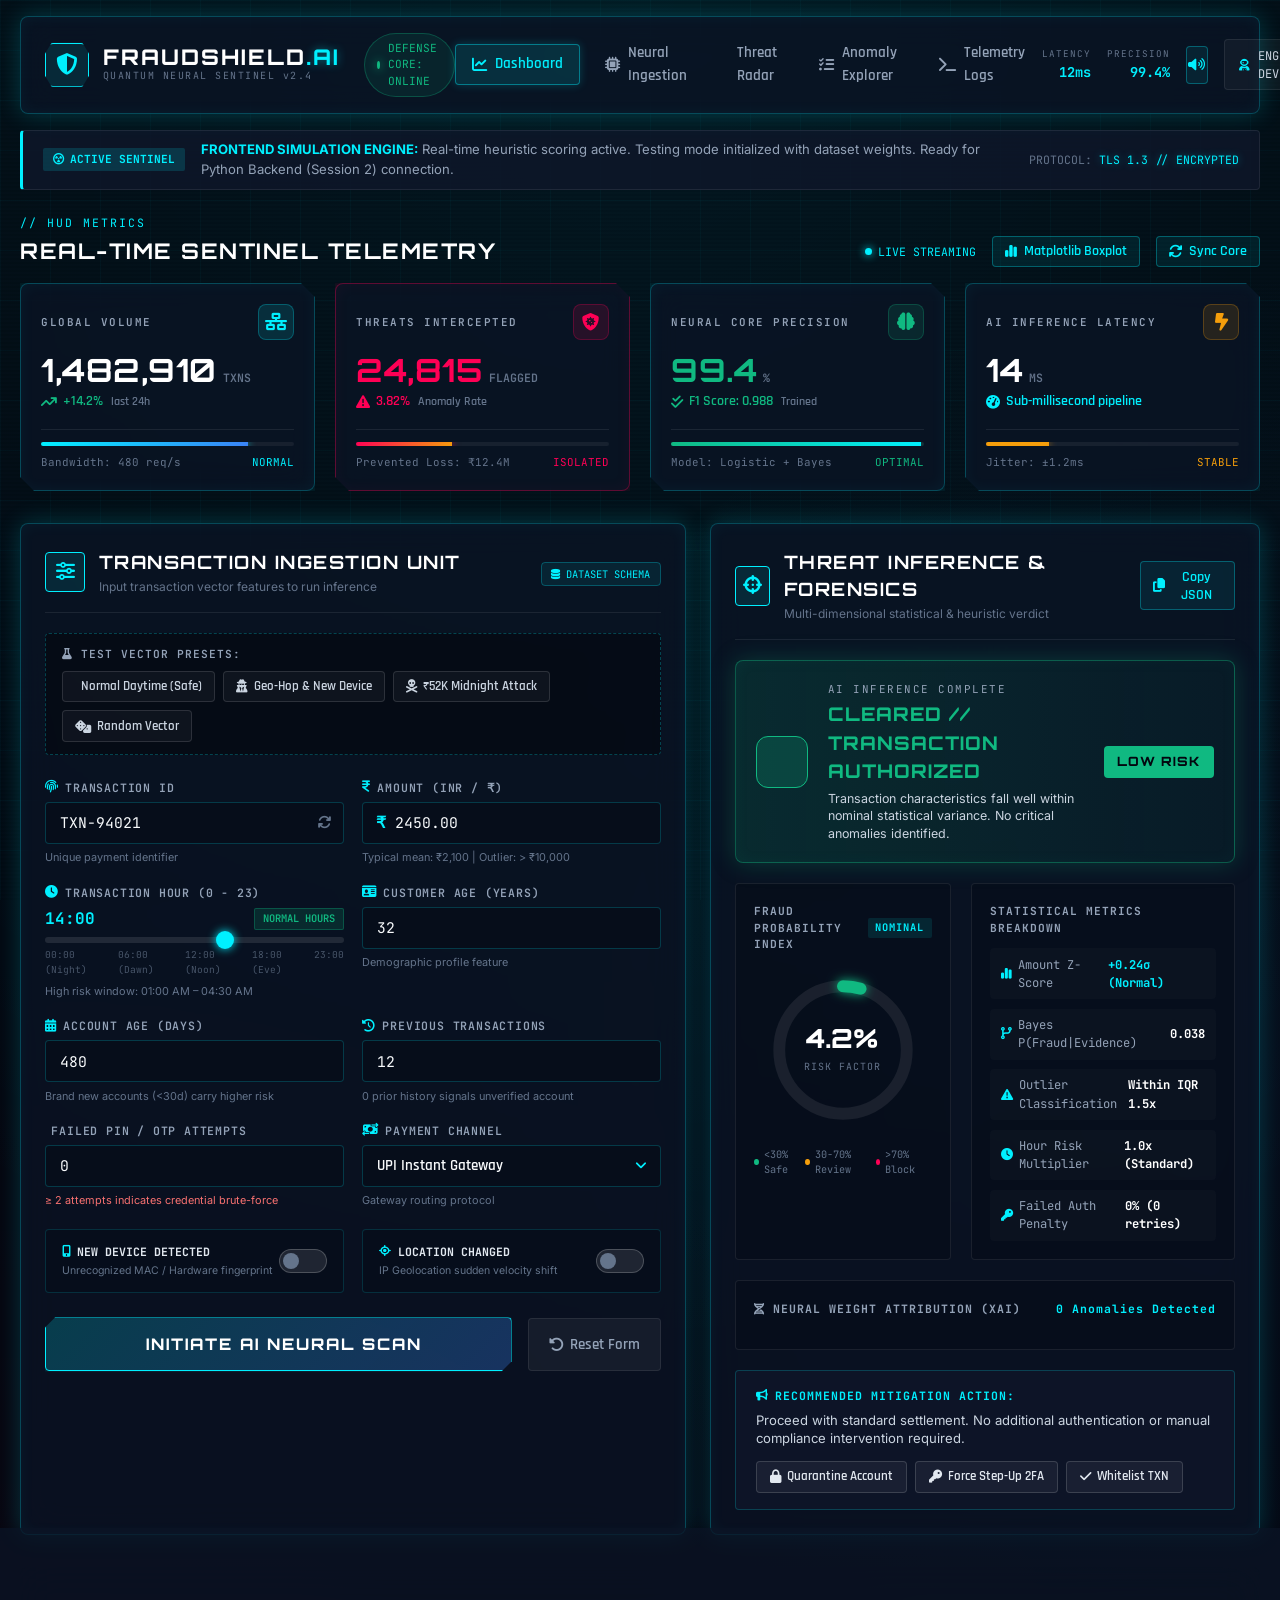
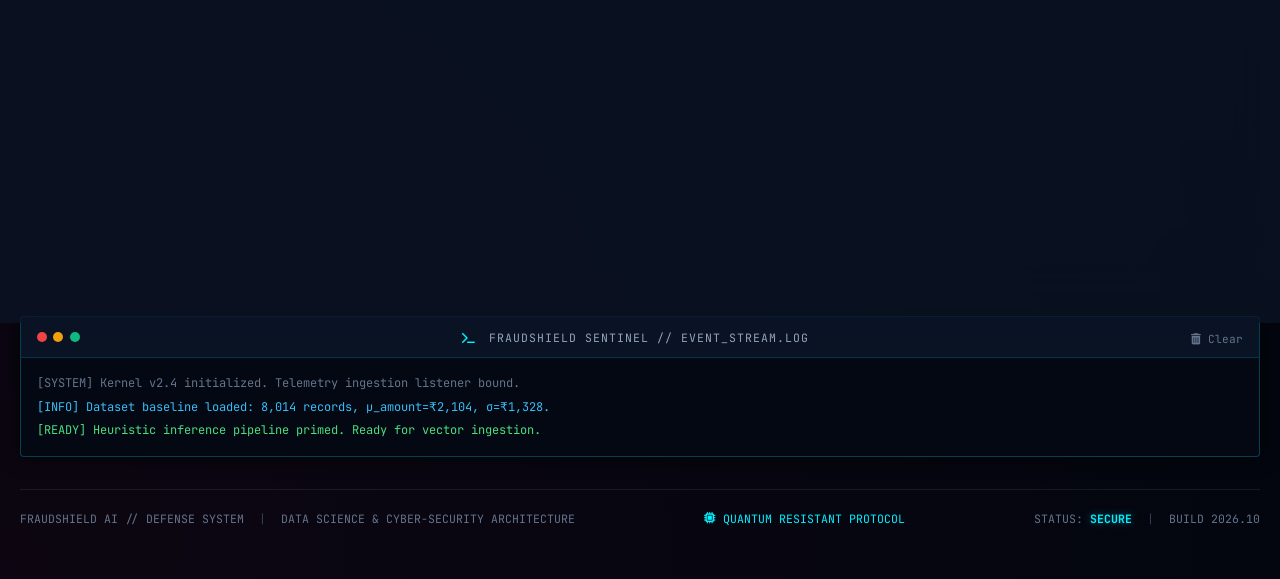
==== commit 7795c0cb: "Implement backend according to notes.css: Feature 1 (AI Analyser), Feature 2 (Analytics Dashboard & " ====
--- a/FraudShield AI/index.html
+++ b/FraudShield AI/index.html
@@ -11,7 +11,7 @@
     <!-- Font Awesome Icons -->
     <link rel="stylesheet" href="https://cdnjs.cloudflare.com/ajax/libs/font-awesome/6.5.1/css/all.min.css">
     <!-- Stylesheet -->
-    <link rel="stylesheet" href="style.css">
+    <link rel="stylesheet" href="/static/style.css" onerror="this.onerror=null;this.href='style.css';">
 </head>
 <body class="cyber-theme">
     <!-- Background Canvas for Interactive Neural Cyber Grid -->
@@ -43,6 +43,7 @@
                 <a href="#dashboard" class="nav-item active"><i class="fa-solid fa-chart-line"></i> Dashboard</a>
                 <a href="#analyzer" class="nav-item"><i class="fa-solid fa-microchip"></i> Neural Ingestion</a>
                 <a href="#results" class="nav-item"><i class="fa-solid fa-radar"></i> Threat Radar</a>
+                <a href="#explorer" class="nav-item"><i class="fa-solid fa-list-check"></i> Anomaly Explorer</a>
                 <a href="#terminal" class="nav-item"><i class="fa-solid fa-terminal"></i> Telemetry Logs</a>
             </nav>
 
@@ -88,6 +89,9 @@
                     </div>
                     <div class="section-actions">
                         <span class="live-badge"><span class="pulsing-dot"></span> LIVE STREAMING</span>
+                        <button class="cyber-btn-sm" id="btn-view-chart" title="Render Matplotlib Boxplot from Dataset">
+                            <i class="fa-solid fa-chart-simple"></i> Matplotlib Boxplot
+                        </button>
                         <button class="cyber-btn-sm" id="btn-refresh-stats">
                             <i class="fa-solid fa-arrows-rotate"></i> Sync Core
                         </button>
@@ -543,6 +547,77 @@
                 </section>
             </div>
 
+            <!-- FEATURE THREE: SUSPICIOUS TRANSACTION EXPLORER (notes.css) -->
+            <section class="explorer-section" id="explorer">
+                <div class="explorer-panel">
+                    <div class="panel-header">
+                        <div class="panel-title-group">
+                            <div class="panel-icon"><i class="fa-solid fa-database"></i></div>
+                            <div>
+                                <h3 class="panel-heading">FEATURE THREE // SUSPICIOUS TRANSACTION EXPLORER</h3>
+                                <p class="panel-caption">Query, filter, and inspect anomalous dataset records with statistical Z-scores</p>
+                            </div>
+                        </div>
+                        <div class="explorer-controls">
+                            <div class="filter-btn-group">
+                                <button type="button" class="filter-btn danger active" id="filter-fraud" data-filter="fraud">
+                                    <i class="fa-solid fa-triangle-exclamation"></i> Confirmed Fraud
+                                </button>
+                                <button type="button" class="filter-btn" id="filter-high-risk" data-filter="high_risk">
+                                    <i class="fa-solid fa-bolt"></i> High Anomaly (Z > 2.5σ)
+                                </button>
+                                <button type="button" class="filter-btn" id="filter-all" data-filter="all">
+                                    <i class="fa-solid fa-layer-group"></i> All Records
+                                </button>
+                            </div>
+                            <div class="search-box">
+                                <i class="fa-solid fa-magnifying-glass search-icon"></i>
+                                <input type="text" id="explorer-search" class="search-input" placeholder="Search TXN ID (e.g. T00006)...">
+                            </div>
+                        </div>
+                    </div>
+
+                    <div class="explorer-table-wrap">
+                        <table class="cyber-table">
+                            <thead>
+                                <tr>
+                                    <th>TXN ID</th>
+                                    <th>AMOUNT (₹)</th>
+                                    <th>HOUR</th>
+                                    <th>AGE</th>
+                                    <th>FAILED RETRIES</th>
+                                    <th>NEW DEV</th>
+                                    <th>GEO HOP</th>
+                                    <th>Z-SCORE</th>
+                                    <th>STATUS</th>
+                                    <th>ACTION</th>
+                                </tr>
+                            </thead>
+                            <tbody id="explorer-table-body">
+                                <tr>
+                                    <td colspan="10" style="text-align:center; padding: 2rem; color: #64748b;">
+                                        <i class="fa-solid fa-spinner fa-spin"></i> Loading transactions from Python backend...
+                                    </td>
+                                </tr>
+                            </tbody>
+                        </table>
+                    </div>
+                </div>
+            </section>
+
+            <!-- MATPLOTLIB CHART MODAL (Feature 2) -->
+            <div id="chart-modal" class="chart-modal-backdrop">
+                <div class="chart-modal-card">
+                    <div class="chart-modal-header">
+                        <div class="chart-modal-title"><i class="fa-solid fa-chart-column"></i> DATASET DISTRIBUTION // MATPLOTLIB BOXPLOT</div>
+                        <button type="button" class="chart-close-btn" id="btn-close-chart"><i class="fa-solid fa-xmark"></i></button>
+                    </div>
+                    <div class="chart-modal-body">
+                        <img id="chart-modal-img" class="chart-img" src="/api/chart/distribution" alt="Matplotlib Distribution Boxplot">
+                    </div>
+                </div>
+            </div>
+
             <!-- TERMINAL & TELEMETRY STREAM LOGS -->
             <section class="cyber-terminal-section" id="terminal">
                 <div class="terminal-window">
@@ -593,6 +668,6 @@
     </div>
 
     <!-- JavaScript -->
-    <script src="script.js"></script>
+    <script src="/static/script.js" onerror="this.onerror=null;this.src='script.js';"></script>
 </body>
 </html>
--- a/FraudShield AI/style.css
+++ b/FraudShield AI/style.css
@@ -1871,3 +1871,217 @@
         text-align: center;
     }
 }
+
+/* ==========================================================================
+   FEATURE 3: SUSPICIOUS TRANSACTION EXPLORER & MATPLOTLIB CHART MODAL
+   ========================================================================== */
+.explorer-section {
+    margin-bottom: 2rem;
+}
+
+.explorer-panel {
+    background: var(--bg-card);
+    backdrop-filter: blur(18px);
+    border: var(--border-glow);
+    border-radius: var(--radius-md);
+    padding: 1.5rem;
+    box-shadow: var(--glow-cyan-box);
+}
+
+.explorer-controls {
+    display: flex;
+    align-items: center;
+    justify-content: space-between;
+    gap: 1rem;
+    margin-bottom: 1.25rem;
+    flex-wrap: wrap;
+}
+
+.filter-btn-group {
+    display: flex;
+    gap: 0.5rem;
+}
+
+.filter-btn {
+    background: rgba(255, 255, 255, 0.05);
+    border: 1px solid rgba(255, 255, 255, 0.15);
+    color: #94a3b8;
+    padding: 0.4rem 0.8rem;
+    border-radius: var(--radius-sm);
+    font-family: var(--font-heading);
+    font-size: 0.82rem;
+    font-weight: 600;
+    cursor: pointer;
+    transition: all 0.2s ease;
+}
+
+.filter-btn:hover, .filter-btn.active {
+    background: rgba(0, 240, 255, 0.15);
+    border-color: var(--neon-cyan);
+    color: var(--neon-cyan);
+}
+
+.filter-btn.danger.active {
+    background: rgba(255, 0, 85, 0.2);
+    border-color: var(--neon-crimson);
+    color: var(--neon-crimson);
+}
+
+.search-box {
+    position: relative;
+    display: flex;
+    align-items: center;
+}
+
+.search-input {
+    background: var(--bg-input);
+    border: 1px solid rgba(0, 240, 255, 0.2);
+    border-radius: var(--radius-sm);
+    padding: 0.45rem 0.85rem 0.45rem 2rem;
+    color: #f8fafc;
+    font-family: var(--font-mono);
+    font-size: 0.8rem;
+    outline: none;
+    width: 220px;
+}
+
+.search-icon {
+    position: absolute;
+    left: 0.7rem;
+    color: var(--neon-cyan);
+    font-size: 0.8rem;
+}
+
+.explorer-table-wrap {
+    overflow-x: auto;
+    border: 1px solid rgba(255, 255, 255, 0.08);
+    border-radius: var(--radius-sm);
+}
+
+.cyber-table {
+    width: 100%;
+    border-collapse: collapse;
+    font-family: var(--font-mono);
+    font-size: 0.78rem;
+    text-align: left;
+}
+
+.cyber-table th {
+    background: rgba(11, 20, 38, 0.95);
+    color: var(--neon-cyan);
+    padding: 0.75rem 1rem;
+    border-bottom: 1px solid rgba(0, 240, 255, 0.2);
+    font-weight: 700;
+    letter-spacing: 0.5px;
+}
+
+.cyber-table td {
+    padding: 0.65rem 1rem;
+    border-bottom: 1px solid rgba(255, 255, 255, 0.04);
+    color: #cbd5e1;
+}
+
+.cyber-table tr:hover {
+    background: rgba(0, 240, 255, 0.04);
+}
+
+.status-pill-table {
+    padding: 0.2rem 0.5rem;
+    border-radius: 2px;
+    font-size: 0.68rem;
+    font-weight: 700;
+}
+
+.status-pill-table.fraud {
+    background: rgba(255, 0, 85, 0.2);
+    color: var(--neon-crimson);
+    border: 1px solid rgba(255, 0, 85, 0.4);
+}
+
+.status-pill-table.legit {
+    background: rgba(16, 185, 129, 0.15);
+    color: var(--neon-emerald);
+    border: 1px solid rgba(16, 185, 129, 0.3);
+}
+
+.table-action-btn {
+    background: rgba(0, 240, 255, 0.1);
+    border: 1px solid rgba(0, 240, 255, 0.3);
+    color: var(--neon-cyan);
+    padding: 0.25rem 0.6rem;
+    border-radius: var(--radius-sm);
+    font-family: var(--font-heading);
+    font-size: 0.75rem;
+    cursor: pointer;
+    transition: all 0.2s ease;
+}
+
+.table-action-btn:hover {
+    background: var(--neon-cyan);
+    color: var(--bg-void);
+    box-shadow: 0 0 10px var(--neon-cyan-glow);
+}
+
+/* Matplotlib Chart Modal */
+.chart-modal-backdrop {
+    position: fixed;
+    top: 0; left: 0; width: 100%; height: 100%;
+    background: rgba(0, 0, 0, 0.85);
+    backdrop-filter: blur(8px);
+    display: flex;
+    align-items: center;
+    justify-content: center;
+    z-index: 1000;
+    opacity: 0;
+    pointer-events: none;
+    transition: opacity 0.3s ease;
+}
+
+.chart-modal-backdrop.active {
+    opacity: 1;
+    pointer-events: auto;
+}
+
+.chart-modal-card {
+    background: #070d1c;
+    border: 1px solid var(--neon-cyan);
+    border-radius: var(--radius-md);
+    padding: 1.5rem;
+    max-width: 850px;
+    width: 90%;
+    box-shadow: 0 0 30px rgba(0, 240, 255, 0.4);
+}
+
+.chart-modal-header {
+    display: flex;
+    justify-content: space-between;
+    align-items: center;
+    margin-bottom: 1rem;
+    border-bottom: 1px solid rgba(0, 240, 255, 0.2);
+    padding-bottom: 0.5rem;
+}
+
+.chart-modal-title {
+    font-family: var(--font-display);
+    color: var(--neon-cyan);
+    font-size: 1.1rem;
+}
+
+.chart-close-btn {
+    background: transparent;
+    border: none;
+    color: #94a3b8;
+    font-size: 1.2rem;
+    cursor: pointer;
+}
+
+.chart-close-btn:hover {
+    color: var(--neon-crimson);
+}
+
+.chart-img {
+    width: 100%;
+    height: auto;
+    border-radius: var(--radius-sm);
+    border: 1px solid rgba(255, 255, 255, 0.1);
+}
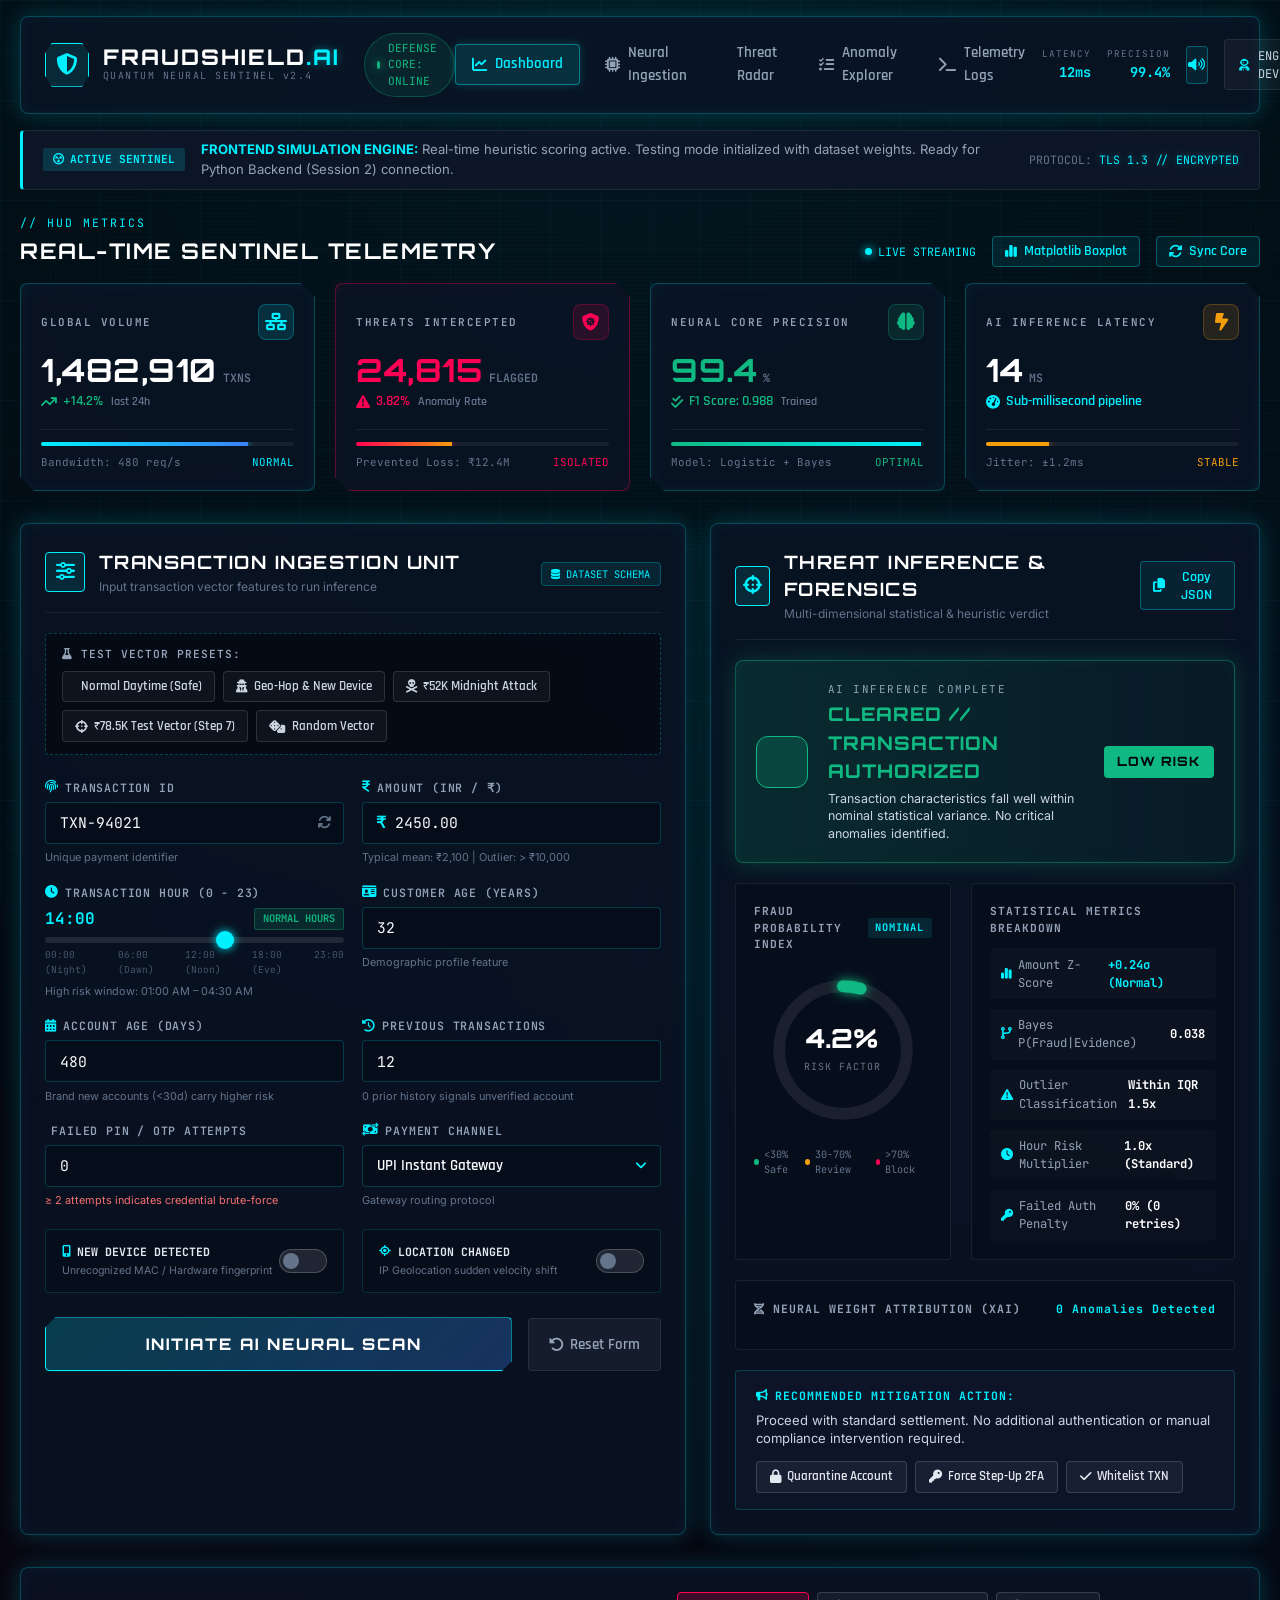
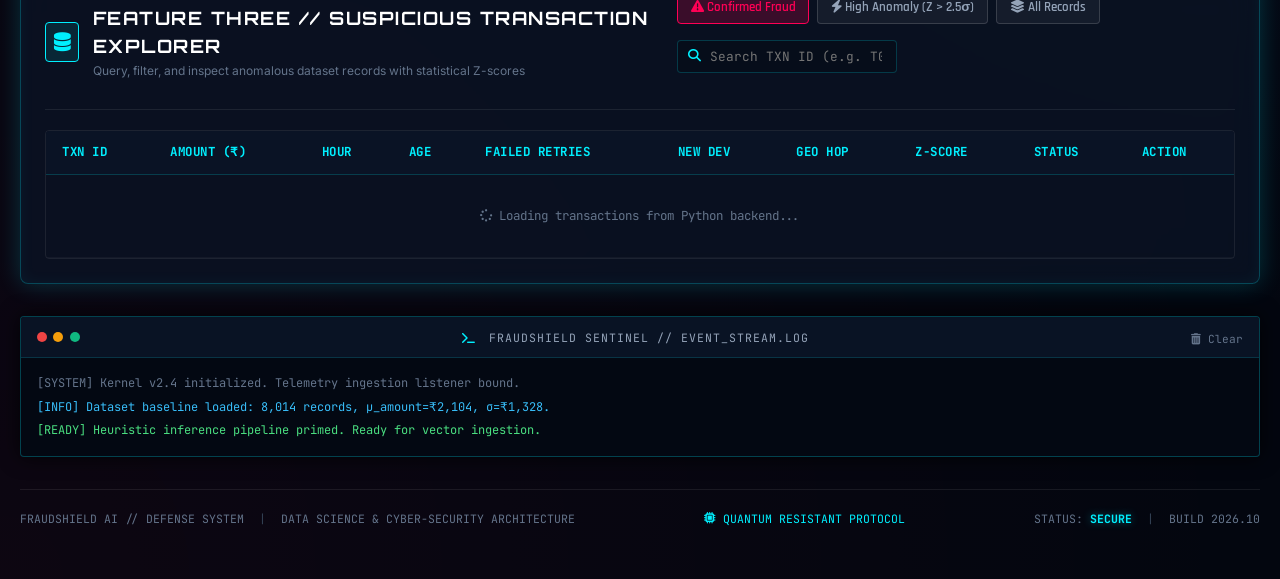
==== commit 944ecfef: "Implement exact four curriculum endpoints: GET /api/health, GET /api/stats, GET /api/model-metrics, " ====
--- a/FraudShield AI/index.html
+++ b/FraudShield AI/index.html
@@ -247,6 +247,9 @@
                             </button>
                             <button type="button" class="preset-btn danger" id="preset-attack" title="Load student project final challenge">
                                 <i class="fa-solid fa-skull-crossbones"></i> ₹52K Midnight Attack
+                            </button>
+                            <button type="button" class="preset-btn danger" id="preset-postman-78k" title="Load Step 7: ₹78.5K Postman Test Vector">
+                                <i class="fa-solid fa-crosshairs"></i> ₹78.5K Test Vector (Step 7)
                             </button>
                             <button type="button" class="preset-btn random" id="preset-random" title="Generate randomized parameters">
                                 <i class="fa-solid fa-dice"></i> Random Vector
